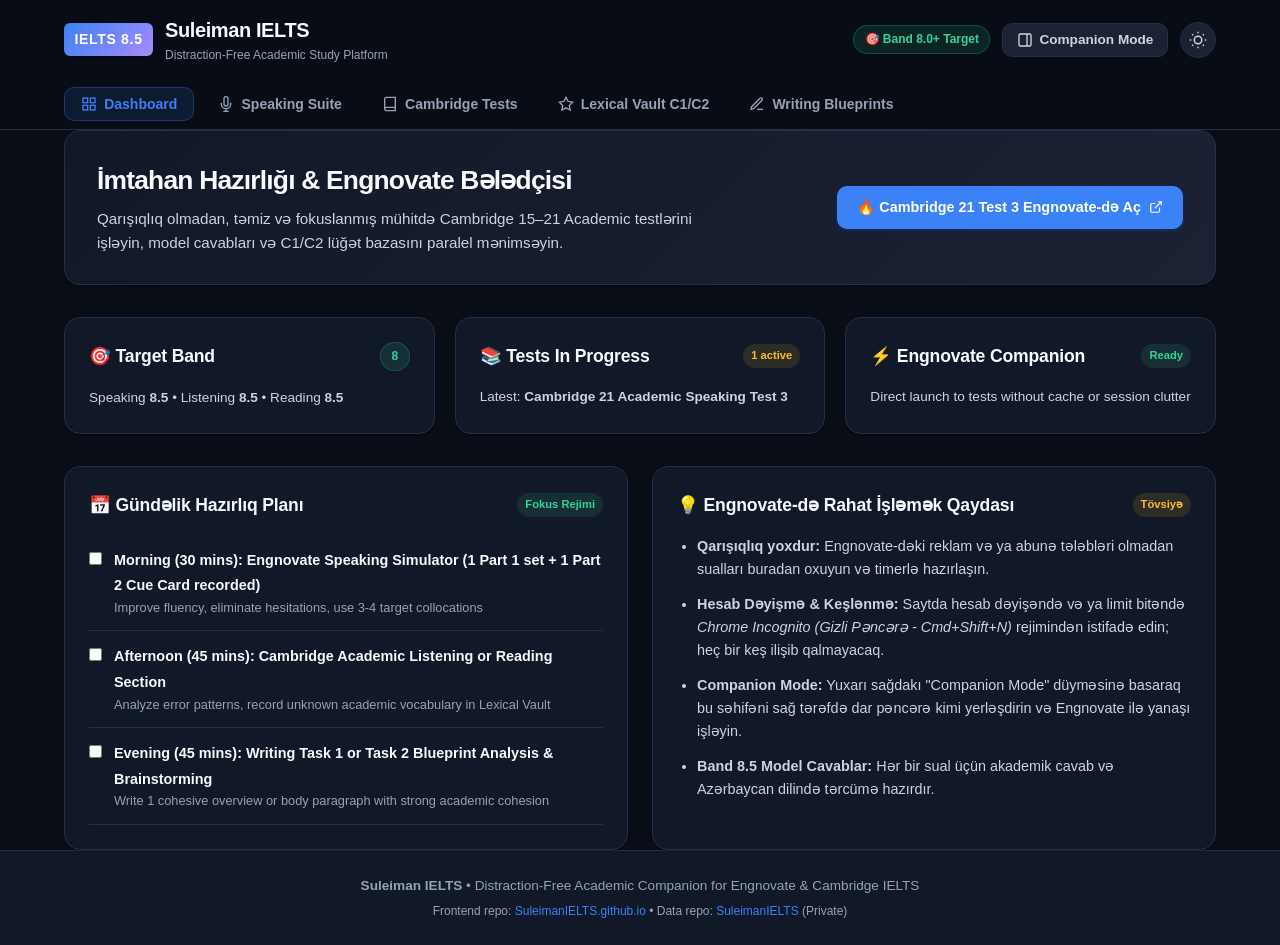
==== index.html @ 20c141bf "Initialize modern IELTS study platform and Engnovate companion" ====
<!DOCTYPE html>
<html lang="az" data-theme="dark">
<head>
  <meta charset="UTF-8" />
  <meta name="viewport" content="width=device-width, initial-scale=1.0" />
  <meta name="description" content="Suleiman IELTS — Minimalist, Distraction-Free IELTS Academic Preparation Platform & Engnovate Companion" />
  <title>Suleiman IELTS — Academic Practice & Engnovate Companion</title>
  <link rel="stylesheet" href="css/style.css" />
  <link rel="icon" href="data:image/svg+xml,<svg xmlns=%22http://www.w3.org/2000/svg%22 viewBox=%220%200%20100%20100%22><text y=%22.9em%22 font-size=%2290%22>🎯</text></svg>">
</head>
<body>

  <!-- Top Sticky Glass Header -->
  <header class="site-header">
    <div class="app-container">
      <div class="header-inner">
        <div class="brand-wrapper">
          <span class="brand-badge">IELTS 8.5</span>
          <div>
            <h1 class="brand-title">Suleiman IELTS</h1>
            <span class="brand-subtitle">Distraction-Free Academic Study Platform</span>
          </div>
        </div>

        <div class="header-actions">
          <span class="target-badge">🎯 Band 8.0+ Target</span>
          
          <button id="sidecar-toggle-btn" class="action-btn" title="Toggle Engnovate Companion Sidecar Mode">
            <svg width="16" height="16" viewBox="0 0 24 24" fill="none" stroke="currentColor" stroke-width="2">
              <rect x="3" y="3" width="18" height="18" rx="2" ry="2"></rect>
              <line x1="15" y1="3" x2="15" y2="21"></line>
            </svg>
            <span>Companion Mode</span>
          </button>

          <button id="theme-toggle-btn" class="action-btn theme-toggle-btn" title="Toggle Light / Dark Mode">
            <svg width="18" height="18" viewBox="0 0 24 24" fill="none" stroke="currentColor" stroke-width="2">
              <circle cx="12" cy="12" r="5"></circle>
              <line x1="12" y1="1" x2="12" y2="3"></line>
              <line x1="12" y1="21" x2="12" y2="23"></line>
            </svg>
          </button>
        </div>
      </div>

      <!-- Navigation Tabs -->
      <nav class="nav-tabs">
        <button class="tab-btn active" data-tab="view-dashboard">
          <svg width="16" height="16" viewBox="0 0 24 24" fill="none" stroke="currentColor" stroke-width="2">
            <rect x="3" y="3" width="7" height="7"></rect>
            <rect x="14" y="3" width="7" height="7"></rect>
            <rect x="14" y="14" width="7" height="7"></rect>
            <rect x="3" y="14" width="7" height="7"></rect>
          </svg>
          <span>Dashboard</span>
        </button>

        <button class="tab-btn" data-tab="view-speaking">
          <svg width="16" height="16" viewBox="0 0 24 24" fill="none" stroke="currentColor" stroke-width="2">
            <path d="M12 1a3 3 0 0 0-3 3v8a3 3 0 0 0 6 0V4a3 3 0 0 0-3-3z"></path>
            <path d="M19 10v2a7 7 0 0 1-14 0v-2"></path>
            <line x1="12" y1="19" x2="12" y2="23"></line>
            <line x1="8" y1="23" x2="16" y2="23"></line>
          </svg>
          <span>Speaking Suite</span>
        </button>

        <button class="tab-btn" data-tab="view-tests">
          <svg width="16" height="16" viewBox="0 0 24 24" fill="none" stroke="currentColor" stroke-width="2">
            <path d="M4 19.5A2.5 2.5 0 0 1 6.5 17H20"></path>
            <path d="M6.5 2H20v20H6.5A2.5 2.5 0 0 1 4 19.5v-15A2.5 2.5 0 0 1 6.5 2z"></path>
          </svg>
          <span>Cambridge Tests</span>
        </button>

        <button class="tab-btn" data-tab="view-vault">
          <svg width="16" height="16" viewBox="0 0 24 24" fill="none" stroke="currentColor" stroke-width="2">
            <polygon points="12 2 15.09 8.26 22 9.27 17 14.14 18.18 21.02 12 17.77 5.82 21.02 7 14.14 2 9.27 8.91 8.26 12 2"></polygon>
          </svg>
          <span>Lexical Vault C1/C2</span>
        </button>

        <button class="tab-btn" data-tab="view-writing">
          <svg width="16" height="16" viewBox="0 0 24 24" fill="none" stroke="currentColor" stroke-width="2">
            <path d="M12 20h9"></path>
            <path d="M16.5 3.5a2.121 2.121 0 0 1 3 3L7 19l-4 1 1-4L16.5 3.5z"></path>
          </svg>
          <span>Writing Blueprints</span>
        </button>
      </nav>
    </div>
  </header>

  <!-- Main Application Body -->
  <main class="app-container">

    <!-- VIEW 1: DASHBOARD -->
    <section id="view-dashboard" class="view-section active">
      <div class="hero-banner">
        <div class="hero-text">
          <h1>İmtahan Hazırlığı & Engnovate Bələdçisi</h1>
          <p>
            Qarışıqlıq olmadan, təmiz və fokuslanmış mühitdə Cambridge 15–21 Academic testlərini işləyin,
            model cavabları və C1/C2 lüğət bazasını paralel mənimsəyin.
          </p>
        </div>
        <div class="hero-cta">
          <a href="https://engnovate.com/ielts-speaking-tests/cambridge-ielts-21-academic-speaking-test-3/" target="_blank" rel="noopener noreferrer" class="btn-primary">
            <span>🔥 Cambridge 21 Test 3 Engnovate-də Aç</span>
            <svg width="14" height="14" viewBox="0 0 24 24" fill="none" stroke="currentColor" stroke-width="2">
              <path d="M18 13v6a2 2 0 0 1-2 2H5a2 2 0 0 1-2-2V8a2 2 0 0 1 2-2h6"></path>
              <polyline points="15 3 21 3 21 9"></polyline>
              <line x1="10" y1="14" x2="21" y2="3"></line>
            </svg>
          </a>
        </div>
      </div>

      <!-- Stats Grid -->
      <div id="dashboard-stats" class="grid-3" style="margin-bottom: 2rem;">
        <!-- Injected via JavaScript -->
      </div>

      <div class="grid-2">
        <!-- Daily Routine Card -->
        <div class="card">
          <div class="card-header">
            <span class="card-title">📅 Gündəlik Hazırlıq Planı</span>
            <span class="status-badge status-ready">Fokus Rejimi</span>
          </div>
          <div id="daily-routine-list">
            <!-- Injected via JavaScript -->
          </div>
        </div>

        <!-- Strategy & Engnovate Tips Card -->
        <div class="card">
          <div class="card-header">
            <span class="card-title">💡 Engnovate-də Rahat İşləmək Qaydası</span>
            <span class="status-badge status-in-progress">Tövsiyə</span>
          </div>
          <ul style="padding-left: 1.25rem; font-size: 0.9rem; color: var(--text-secondary); display: flex; flex-direction: column; gap: 0.75rem;">
            <li>
              <strong>Qarışıqlıq yoxdur:</strong> Engnovate-dəki reklam və ya abunə tələbləri olmadan sualları buradan oxuyun və timerlə hazırlaşın.
            </li>
            <li>
              <strong>Hesab Dəyişmə & Keşlənmə:</strong> Saytda hesab dəyişəndə və ya limit bitəndə <em>Chrome Incognito (Gizli Pəncərə - Cmd+Shift+N)</em> rejimindən istifadə edin; heç bir keş ilişib qalmayacaq.
            </li>
            <li>
              <strong>Companion Mode:</strong> Yuxarı sağdakı "Companion Mode" düyməsinə basaraq bu səhifəni sağ tərəfdə dar pəncərə kimi yerləşdirin və Engnovate ilə yanaşı işləyin.
            </li>
            <li>
              <strong>Band 8.5 Model Cavablar:</strong> Hər bir sual üçün akademik cavab və Azərbaycan dilində tərcümə hazırdır.
            </li>
          </ul>
        </div>
      </div>
    </section>

    <!-- VIEW 2: SPEAKING PRACTICE SUITE -->
    <section id="view-speaking" class="view-section">
      <div class="speaking-header-box">
        <div style="display: flex; align-items: center; justify-content: space-between; flex-wrap: wrap; gap: 1rem;">
          <div>
            <span class="module-badge" style="margin-bottom: 0.35rem; display: inline-block;">Speaking Active Test</span>
            <h2 style="font-size: 1.35rem; font-weight: 800;">Cambridge 21 Academic Speaking Test 3</h2>
          </div>
          <a href="https://engnovate.com/ielts-speaking-tests/cambridge-ielts-21-academic-speaking-test-3/" target="_blank" rel="noopener noreferrer" class="btn-primary" style="font-size: 0.85rem; padding: 0.5rem 1rem;">
            <span>Engnovate-də Aç</span>
            <svg width="14" height="14" viewBox="0 0 24 24" fill="none" stroke="currentColor" stroke-width="2">
              <path d="M18 13v6a2 2 0 0 1-2 2H5a2 2 0 0 1-2-2V8a2 2 0 0 1 2-2h6"></path>
              <polyline points="15 3 21 3 21 9"></polyline>
              <line x1="10" y1="14" x2="21" y2="3"></line>
            </svg>
          </a>
        </div>

        <div class="speaking-tabs">
          <button class="spk-part-btn active" data-spk-part="1">Part 1: Questions 1–4 (Money & Spending)</button>
          <button class="spk-part-btn" data-spk-part="2">Part 2: Cue Card (Gardens & Parks)</button>
          <button class="spk-part-btn" data-spk-part="3">Part 3: Deep Discussion (Public Spaces)</button>
        </div>
      </div>

      <!-- Speaking Part 1 Content -->
      <div id="spk-part-1" class="speaking-part-view" style="display: block; margin-top: 1.5rem;">
        <div id="spk-part-1-content">
          <!-- Injected via JavaScript -->
        </div>
      </div>

      <!-- Speaking Part 2 Content -->
      <div id="spk-part-2" class="speaking-part-view" style="display: none; margin-top: 1.5rem;">
        <!-- Integrated Timers & In-Browser Audio Recorder -->
        <div class="timer-widget">
          <div class="timer-box">
            <span class="timer-label">⏱️ Part 2 Hazırlıq Vaxtı (1 dəq)</span>
            <span id="prep-timer-display" class="timer-display">01:00</span>
            <div class="timer-controls">
              <button id="btn-prep-start" class="timer-btn btn-active">Başla</button>
              <button id="btn-prep-pause" class="timer-btn">Fasilə</button>
              <button id="btn-prep-reset" class="timer-btn">Sıfırla</button>
            </div>
          </div>

          <div class="timer-box">
            <span class="timer-label">🎙️ Danışıq Vaxtı (2 dəq)</span>
            <span id="speech-timer-display" class="timer-display">02:00</span>
            <div class="timer-controls">
              <button id="btn-speech-start" class="timer-btn btn-active">Başla</button>
              <button id="btn-speech-pause" class="timer-btn">Fasilə</button>
              <button id="btn-speech-reset" class="timer-btn">Sıfırla</button>
            </div>
          </div>
        </div>

        <!-- Audio Recorder Bar -->
        <div class="recorder-widget">
          <div style="display: flex; align-items: center; gap: 1rem;">
            <button id="record-btn" class="rec-btn">
              <svg width="18" height="18" viewBox="0 0 24 24" fill="currentColor">
                <circle cx="12" cy="12" r="7"></circle>
              </svg>
              <span>Record Speech</span>
            </button>
            <span id="rec-elapsed-timer" style="font-family: var(--font-mono); font-weight: 700; font-size: 1.1rem;">00:00</span>
          </div>

          <div id="audio-preview-container" class="audio-preview">
            <!-- Audio player injected here when recording ends -->
          </div>
        </div>

        <div id="spk-part-2-content" style="margin-top: 1.5rem;">
          <!-- Cue card and model answer injected via JavaScript -->
        </div>
      </div>

      <!-- Speaking Part 3 Content -->
      <div id="spk-part-3" class="speaking-part-view" style="display: none; margin-top: 1.5rem;">
        <div id="spk-part-3-content">
          <!-- Injected via JavaScript -->
        </div>
      </div>
    </section>

    <!-- VIEW 3: CAMBRIDGE TESTS DIRECTORY -->
    <section id="view-tests" class="view-section">
      <div style="margin-bottom: 1.5rem;">
        <h2 style="font-size: 1.35rem; font-weight: 800;">Cambridge Academic Practice Directory</h2>
        <p style="color: var(--text-secondary); font-size: 0.9rem;">
          Cambridge 15-dən 21-ə qədər bütün sınaq testləri və Engnovate üzərində birbaşa keçidlər.
        </p>
      </div>

      <div id="tests-grid" class="grid-3">
        <!-- Injected via JavaScript -->
      </div>
    </section>

    <!-- VIEW 4: LEXICAL VAULT C1/C2 -->
    <section id="view-vault" class="view-section">
      <div style="margin-bottom: 1.5rem;">
        <h2 style="font-size: 1.35rem; font-weight: 800;">Lexical Resource Vault (C1 / C2)</h2>
        <p style="color: var(--text-secondary); font-size: 0.9rem;">
          İmtahanlarda Band 8.0–9.0 almaq üçün vacib kollokasiyalar, akademik ifadələr və onların Azərbaycan dilində izahları.
        </p>
      </div>

      <div class="vault-controls">
        <input type="text" id="vocab-search" class="search-input" placeholder="Axtarış: söz, ifadə və ya Azərbaycan dilində məna..." />
        <select id="vocab-category-filter" class="filter-select">
          <option value="all">Bütün Kateqoriyalar</option>
          <option value="collocations">C1/C2 Collocations</option>
          <option value="idioms">Idiomatic Expressions</option>
          <option value="topic_gardens">Parks & Green Spaces</option>
          <option value="topic_finance">Finance & Spending Habits</option>
        </select>
      </div>

      <div id="vault-list">
        <!-- Injected via JavaScript -->
      </div>
    </section>

    <!-- VIEW 5: WRITING BLUEPRINTS -->
    <section id="view-writing" class="view-section">
      <div style="margin-bottom: 1.5rem;">
        <h2 style="font-size: 1.35rem; font-weight: 800;">Academic Writing Blueprints & Cohesive Devices</h2>
        <p style="color: var(--text-secondary); font-size: 0.9rem;">
          Task 1 və Task 2 üçün Band 8.5 şablonları, paraqraf strukturları və bağlayıcı ifadələr.
        </p>
      </div>

      <div id="writing-blueprints-container">
        <!-- Injected via JavaScript -->
      </div>
    </section>

  </main>

  <!-- Clean Footer -->
  <footer>
    <div class="app-container">
      <p style="margin-bottom: 0.35rem;">
        <strong>Suleiman IELTS</strong> • Distraction-Free Academic Companion for Engnovate & Cambridge IELTS
      </p>
      <p style="font-size: 0.75rem; color: var(--text-muted);">
        Frontend repo: <a href="https://github.com/SuleimanIELTS/SuleimanIELTS.github.io" target="_blank" rel="noopener noreferrer">SuleimanIELTS.github.io</a> • 
        Data repo: <a href="https://github.com/SuleimanIELTS/SuleimanIELTS" target="_blank" rel="noopener noreferrer">SuleimanIELTS</a> (Private)
      </p>
    </div>
  </footer>

  <!-- Application Scripts -->
  <script src="js/speaking_timer.js"></script>
  <script src="js/recorder.js"></script>
  <script src="js/app.js"></script>
</body>
</html>
---- css/style.css ----
/* SuleimanIELTS - Minimalist, Distraction-Free Study Platform
   Tailored for Cambridge IELTS Academic Practice & Engnovate Study Companion
*/

:root {
  --font-sans: -apple-system, BlinkMacSystemFont, "Segoe UI", Roboto, "Helvetica Neue", Arial, sans-serif;
  --font-mono: ui-monospace, SFMono-Regular, Menlo, Monaco, Consolas, monospace;

  /* Light Theme */
  --bg-primary: #f8fafc;
  --bg-surface: #ffffff;
  --bg-surface-elevated: #ffffff;
  --bg-subtle: #f1f5f9;
  --bg-active: #e2e8f0;
  
  --text-primary: #0f172a;
  --text-secondary: #475569;
  --text-muted: #64748b;
  --text-inverse: #ffffff;

  --border-light: #e2e8f0;
  --border-medium: #cbd5e1;
  --border-focus: #3b82f6;

  --primary: #2563eb;
  --primary-hover: #1d4ed8;
  --primary-subtle: #eff6ff;
  --primary-border: #bfdbfe;

  --accent-green: #10b981;
  --accent-green-subtle: #ecfdf5;
  --accent-amber: #f59e0b;
  --accent-amber-subtle: #fffbeb;
  --accent-purple: #8b5cf6;
  --accent-purple-subtle: #f5f3ff;
  --accent-rose: #f43f5e;
  --accent-rose-subtle: #fff1f2;

  --shadow-sm: 0 1px 2px 0 rgb(0 0 0 / 0.05);
  --shadow-md: 0 4px 6px -1px rgb(0 0 0 / 0.07), 0 2px 4px -2px rgb(0 0 0 / 0.05);
  --shadow-lg: 0 10px 15px -3px rgb(0 0 0 / 0.08), 0 4px 6px -4px rgb(0 0 0 / 0.04);

  --radius-sm: 6px;
  --radius-md: 10px;
  --radius-lg: 16px;
  --radius-full: 9999px;
  
  --transition: all 0.2s cubic-bezier(0.16, 1, 0.3, 1);
  --container-max: 1200px;
}

[data-theme="dark"] {
  --bg-primary: #090d16;
  --bg-surface: #111827;
  --bg-surface-elevated: #1e293b;
  --bg-subtle: #1a2234;
  --bg-active: #243048;

  --text-primary: #f8fafc;
  --text-secondary: #cbd5e1;
  --text-muted: #94a3b8;
  --text-inverse: #0f172a;

  --border-light: #243048;
  --border-medium: #334155;
  --border-focus: #60a5fa;

  --primary: #3b82f6;
  --primary-hover: #60a5fa;
  --primary-subtle: rgba(59, 130, 246, 0.12);
  --primary-border: rgba(59, 130, 246, 0.3);

  --accent-green: #34d399;
  --accent-green-subtle: rgba(52, 211, 153, 0.12);
  --accent-amber: #fbbf24;
  --accent-amber-subtle: rgba(251, 191, 36, 0.12);
  --accent-purple: #a78bfa;
  --accent-purple-subtle: rgba(167, 139, 250, 0.12);
  --accent-rose: #fb7185;
  --accent-rose-subtle: rgba(251, 113, 133, 0.12);

  --shadow-sm: 0 1px 2px 0 rgb(0 0 0 / 0.3);
  --shadow-md: 0 4px 6px -1px rgb(0 0 0 / 0.4);
  --shadow-lg: 0 10px 15px -3px rgb(0 0 0 / 0.5);
}

/* Base Resets */
*, *::before, *::after {
  box-sizing: border-box;
  margin: 0;
  padding: 0;
}

html {
  font-size: 16px;
  scroll-behavior: smooth;
}

body {
  font-family: var(--font-sans);
  background-color: var(--bg-primary);
  color: var(--text-primary);
  line-height: 1.6;
  -webkit-font-smoothing: antialiased;
  min-height: 100vh;
  display: flex;
  flex-direction: column;
  transition: background-color 0.25s ease, color 0.25s ease;
}

a {
  color: var(--primary);
  text-decoration: none;
  transition: var(--transition);
}

a:hover {
  text-decoration: underline;
}

button {
  font-family: inherit;
  cursor: pointer;
  border: none;
  background: none;
  transition: var(--transition);
}

/* Layout */
.app-container {
  max-width: var(--container-max);
  margin: 0 auto;
  padding: 0 1.5rem;
  width: 100%;
}

/* Header & Glass Navbar */
.site-header {
  position: sticky;
  top: 0;
  z-index: 50;
  background-color: rgba(248, 250, 252, 0.85);
  backdrop-filter: blur(12px);
  -webkit-backdrop-filter: blur(12px);
  border-bottom: 1px solid var(--border-light);
  transition: var(--transition);
}

[data-theme="dark"] .site-header {
  background-color: rgba(9, 13, 22, 0.85);
}

.header-inner {
  display: flex;
  align-items: center;
  justify-content: space-between;
  padding: 0.875rem 0;
}

.brand-wrapper {
  display: flex;
  align-items: center;
  gap: 0.75rem;
}

.brand-badge {
  background: linear-gradient(135deg, var(--primary), var(--accent-purple));
  color: #ffffff;
  font-weight: 800;
  font-size: 0.875rem;
  padding: 0.35rem 0.65rem;
  border-radius: var(--radius-sm);
  letter-spacing: 0.05em;
  box-shadow: var(--shadow-sm);
}

.brand-title {
  font-size: 1.25rem;
  font-weight: 700;
  letter-spacing: -0.02em;
  color: var(--text-primary);
}

.brand-subtitle {
  font-size: 0.75rem;
  color: var(--text-muted);
  font-weight: 500;
  display: block;
}

.header-actions {
  display: flex;
  align-items: center;
  gap: 0.75rem;
}

.action-btn {
  display: inline-flex;
  align-items: center;
  justify-content: center;
  gap: 0.4rem;
  padding: 0.5rem 0.85rem;
  border-radius: var(--radius-md);
  font-size: 0.85rem;
  font-weight: 600;
  color: var(--text-secondary);
  background: var(--bg-subtle);
  border: 1px solid var(--border-light);
}

.action-btn:hover {
  background: var(--bg-active);
  color: var(--text-primary);
}

.theme-toggle-btn {
  width: 2.25rem;
  height: 2.25rem;
  padding: 0;
  border-radius: var(--radius-full);
}

.target-badge {
  display: inline-flex;
  align-items: center;
  gap: 0.35rem;
  font-size: 0.75rem;
  font-weight: 700;
  padding: 0.25rem 0.65rem;
  border-radius: var(--radius-full);
  background: var(--accent-green-subtle);
  color: var(--accent-green);
  border: 1px solid rgba(16, 185, 129, 0.3);
}

/* Navigation Tabs */
.nav-tabs {
  display: flex;
  align-items: center;
  gap: 0.5rem;
  padding: 0.5rem 0;
  overflow-x: auto;
  scrollbar-width: none;
  -webkit-overflow-scrolling: touch;
}

.nav-tabs::-webkit-scrollbar {
  display: none;
}

.tab-btn {
  display: inline-flex;
  align-items: center;
  gap: 0.45rem;
  padding: 0.5rem 1rem;
  font-size: 0.875rem;
  font-weight: 600;
  color: var(--text-muted);
  border-radius: var(--radius-md);
  white-space: nowrap;
  transition: var(--transition);
}

.tab-btn:hover {
  color: var(--text-primary);
  background-color: var(--bg-subtle);
}

.tab-btn.active {
  color: var(--primary);
  background-color: var(--primary-subtle);
  border: 1px solid var(--primary-border);
}

/* Main Content Views */
main {
  flex: 1;
  padding: 1.75rem 0 3.5rem;
}

.view-section {
  display: none;
  animation: fadeIn 0.25s ease forwards;
}

.view-section.active {
  display: block;
}

@keyframes fadeIn {
  from { opacity: 0; transform: translateY(6px); }
  to { opacity: 1; transform: translateY(0); }
}

/* Banner & Quick Launch */
.hero-banner {
  background: linear-gradient(135deg, var(--bg-surface), var(--bg-subtle));
  border: 1px solid var(--border-light);
  border-radius: var(--radius-lg);
  padding: 1.75rem 2rem;
  margin-bottom: 2rem;
  box-shadow: var(--shadow-sm);
  display: flex;
  align-items: center;
  justify-content: space-between;
  gap: 1.5rem;
  flex-wrap: wrap;
}

.hero-text h1 {
  font-size: 1.65rem;
  font-weight: 800;
  letter-spacing: -0.03em;
  margin-bottom: 0.35rem;
}

.hero-text p {
  color: var(--text-secondary);
  font-size: 0.95rem;
  max-width: 600px;
}

.hero-cta {
  display: flex;
  align-items: center;
  gap: 0.75rem;
}

.btn-primary {
  background-color: var(--primary);
  color: #ffffff;
  padding: 0.65rem 1.25rem;
  border-radius: var(--radius-md);
  font-weight: 600;
  font-size: 0.9rem;
  display: inline-flex;
  align-items: center;
  gap: 0.5rem;
  box-shadow: 0 2px 4px rgba(37, 99, 235, 0.2);
}

.btn-primary:hover {
  background-color: var(--primary-hover);
  text-decoration: none;
}

.btn-secondary {
  background-color: var(--bg-surface);
  color: var(--text-primary);
  border: 1px solid var(--border-medium);
  padding: 0.65rem 1.15rem;
  border-radius: var(--radius-md);
  font-weight: 600;
  font-size: 0.9rem;
  display: inline-flex;
  align-items: center;
  gap: 0.5rem;
}

.btn-secondary:hover {
  background-color: var(--bg-subtle);
  text-decoration: none;
}

/* Grid Containers */
.grid-2 {
  display: grid;
  grid-template-columns: repeat(2, 1fr);
  gap: 1.5rem;
}

.grid-3 {
  display: grid;
  grid-template-columns: repeat(3, 1fr);
  gap: 1.25rem;
}

@media (max-width: 900px) {
  .grid-2, .grid-3 {
    grid-template-columns: 1fr;
  }
}

/* Card Component */
.card {
  background: var(--bg-surface);
  border: 1px solid var(--border-light);
  border-radius: var(--radius-lg);
  padding: 1.5rem;
  box-shadow: var(--shadow-sm);
  transition: var(--transition);
}

.card:hover {
  border-color: var(--border-medium);
  box-shadow: var(--shadow-md);
}

.card-header {
  display: flex;
  align-items: center;
  justify-content: space-between;
  margin-bottom: 1rem;
}

.card-title {
  font-size: 1.1rem;
  font-weight: 700;
  letter-spacing: -0.01em;
  display: flex;
  align-items: center;
  gap: 0.5rem;
}

/* Cambridge Test Cards */
.test-card {
  background: var(--bg-surface);
  border: 1px solid var(--border-light);
  border-radius: var(--radius-lg);
  padding: 1.25rem;
  display: flex;
  flex-direction: column;
  justify-content: space-between;
  gap: 1rem;
}

.test-badge-row {
  display: flex;
  align-items: center;
  justify-content: space-between;
  margin-bottom: 0.5rem;
}

.module-badge {
  font-size: 0.75rem;
  font-weight: 700;
  text-transform: uppercase;
  padding: 0.2rem 0.55rem;
  border-radius: var(--radius-sm);
  background: var(--primary-subtle);
  color: var(--primary);
}

.status-badge {
  font-size: 0.7rem;
  font-weight: 600;
  padding: 0.2rem 0.5rem;
  border-radius: var(--radius-full);
}

.status-in-progress {
  background: var(--accent-amber-subtle);
  color: var(--accent-amber);
}

.status-ready {
  background: var(--accent-green-subtle);
  color: var(--accent-green);
}

.status-completed {
  background: var(--accent-purple-subtle);
  color: var(--accent-purple);
}

.test-title {
  font-size: 1.05rem;
  font-weight: 700;
  color: var(--text-primary);
  margin-bottom: 0.25rem;
}

.test-topic-desc {
  font-size: 0.85rem;
  color: var(--text-secondary);
}

.test-actions {
  display: flex;
  align-items: center;
  gap: 0.5rem;
  margin-top: 0.75rem;
}

.btn-engnovate-link {
  display: inline-flex;
  align-items: center;
  gap: 0.4rem;
  font-size: 0.8rem;
  font-weight: 600;
  padding: 0.45rem 0.85rem;
  border-radius: var(--radius-md);
  background: var(--bg-subtle);
  color: var(--text-primary);
  border: 1px solid var(--border-medium);
}

.btn-engnovate-link:hover {
  background: var(--bg-active);
  text-decoration: none;
}

/* Speaking Hub Styles */
.speaking-container {
  display: flex;
  flex-direction: column;
  gap: 1.5rem;
}

.speaking-header-box {
  background: var(--bg-surface);
  border: 1px solid var(--border-light);
  border-radius: var(--radius-lg);
  padding: 1.5rem;
}

.speaking-tabs {
  display: flex;
  gap: 0.5rem;
  margin-top: 1rem;
  border-bottom: 1px solid var(--border-light);
  padding-bottom: 0.5rem;
}

.spk-part-btn {
  padding: 0.5rem 1rem;
  border-radius: var(--radius-md);
  font-weight: 600;
  font-size: 0.875rem;
  color: var(--text-muted);
}

.spk-part-btn.active {
  background: var(--primary);
  color: #ffffff;
}

.qa-card {
  background: var(--bg-surface);
  border: 1px solid var(--border-light);
  border-radius: var(--radius-lg);
  padding: 1.5rem;
  margin-bottom: 1.25rem;
}

.qa-question-title {
  font-size: 1.1rem;
  font-weight: 700;
  color: var(--text-primary);
  margin-bottom: 0.75rem;
  display: flex;
  align-items: flex-start;
  gap: 0.5rem;
}

.qa-pill {
  background: var(--primary-subtle);
  color: var(--primary);
  font-size: 0.75rem;
  padding: 0.15rem 0.5rem;
  border-radius: var(--radius-sm);
  font-weight: 700;
  margin-top: 0.15rem;
}

/* Model Answer Accordion */
.model-box {
  background: var(--bg-subtle);
  border-left: 3px solid var(--primary);
  border-radius: 0 var(--radius-md) var(--radius-md) 0;
  padding: 1.15rem;
  margin: 1rem 0;
}

.model-header {
  display: flex;
  align-items: center;
  justify-content: space-between;
  margin-bottom: 0.5rem;
}

.model-tag {
  font-size: 0.75rem;
  font-weight: 700;
  color: var(--primary);
  text-transform: uppercase;
  letter-spacing: 0.05em;
}

.model-speech {
  font-size: 0.95rem;
  color: var(--text-primary);
  line-height: 1.65;
}

.translation-toggle-btn {
  font-size: 0.8rem;
  color: var(--primary);
  font-weight: 600;
  display: inline-flex;
  align-items: center;
  gap: 0.3rem;
  margin-top: 0.5rem;
}

.translation-box {
  display: none;
  background: var(--bg-surface);
  border: 1px dashed var(--border-medium);
  border-radius: var(--radius-sm);
  padding: 0.75rem 1rem;
  margin-top: 0.75rem;
  font-size: 0.875rem;
  color: var(--text-secondary);
  font-style: italic;
}

.translation-box.visible {
  display: block;
}

.chip-row {
  display: flex;
  flex-wrap: wrap;
  gap: 0.5rem;
  margin-top: 0.85rem;
}

.vocab-chip {
  background: var(--bg-surface);
  border: 1px solid var(--border-medium);
  padding: 0.25rem 0.6rem;
  border-radius: var(--radius-full);
  font-size: 0.75rem;
  font-weight: 600;
  color: var(--text-primary);
  display: inline-flex;
  align-items: center;
  gap: 0.35rem;
}

.vocab-chip-az {
  color: var(--text-muted);
  font-weight: 400;
}

/* Part 2 Cue Card Interactive Suite */
.cue-card-container {
  background: var(--bg-surface);
  border: 2px solid var(--border-medium);
  border-radius: var(--radius-lg);
  padding: 1.75rem;
  margin-bottom: 1.5rem;
}

.cue-card-header {
  font-size: 1.25rem;
  font-weight: 800;
  margin-bottom: 1rem;
  color: var(--text-primary);
}

.cue-bullets {
  list-style: none;
  padding-left: 0;
  margin: 1rem 0;
  display: flex;
  flex-direction: column;
  gap: 0.5rem;
}

.cue-bullets li {
  position: relative;
  padding-left: 1.5rem;
  font-size: 0.95rem;
  color: var(--text-secondary);
}

.cue-bullets li::before {
  content: "•";
  position: absolute;
  left: 0.4rem;
  color: var(--primary);
  font-size: 1.25rem;
  line-height: 1;
}

/* Timer Widget */
.timer-widget {
  background: var(--bg-subtle);
  border-radius: var(--radius-lg);
  padding: 1.5rem;
  display: flex;
  align-items: center;
  justify-content: space-around;
  gap: 1.5rem;
  flex-wrap: wrap;
  margin: 1.5rem 0;
}

.timer-box {
  display: flex;
  flex-direction: column;
  align-items: center;
}

.timer-label {
  font-size: 0.8rem;
  font-weight: 700;
  text-transform: uppercase;
  color: var(--text-muted);
  letter-spacing: 0.05em;
  margin-bottom: 0.35rem;
}

.timer-display {
  font-family: var(--font-mono);
  font-size: 2.25rem;
  font-weight: 800;
  color: var(--text-primary);
  letter-spacing: 0.05em;
}

.timer-controls {
  display: flex;
  gap: 0.5rem;
  margin-top: 0.5rem;
}

.timer-btn {
  padding: 0.45rem 1rem;
  border-radius: var(--radius-md);
  font-size: 0.85rem;
  font-weight: 600;
  border: 1px solid var(--border-medium);
  background: var(--bg-surface);
  color: var(--text-primary);
}

.timer-btn.btn-active {
  background: var(--primary);
  color: #ffffff;
  border-color: var(--primary);
}

/* Audio Recorder Widget */
.recorder-widget {
  background: var(--bg-surface);
  border: 1px solid var(--border-light);
  border-radius: var(--radius-lg);
  padding: 1.25rem 1.5rem;
  display: flex;
  align-items: center;
  justify-content: space-between;
  gap: 1rem;
  flex-wrap: wrap;
  margin-top: 1.25rem;
}

.rec-btn {
  display: inline-flex;
  align-items: center;
  gap: 0.5rem;
  padding: 0.6rem 1.25rem;
  border-radius: var(--radius-full);
  font-size: 0.875rem;
  font-weight: 700;
  color: #ffffff;
  background-color: var(--accent-rose);
  box-shadow: 0 2px 4px rgba(244, 63, 94, 0.25);
}

.rec-btn.recording {
  animation: pulse-red 1.5s infinite;
  background-color: #be123c;
}

@keyframes pulse-red {
  0% { box-shadow: 0 0 0 0 rgba(244, 63, 94, 0.7); }
  70% { box-shadow: 0 0 0 10px rgba(244, 63, 94, 0); }
  100% { box-shadow: 0 0 0 0 rgba(244, 63, 94, 0); }
}

.audio-preview {
  display: flex;
  align-items: center;
  gap: 0.75rem;
  flex: 1;
}

audio {
  height: 38px;
  max-width: 320px;
}

/* Note Scratchpad */
.scratchpad {
  width: 100%;
  min-height: 90px;
  padding: 0.75rem;
  font-family: inherit;
  font-size: 0.9rem;
  border: 1px solid var(--border-medium);
  border-radius: var(--radius-md);
  background: var(--bg-primary);
  color: var(--text-primary);
  resize: vertical;
}

.scratchpad:focus {
  outline: 2px solid var(--border-focus);
}

/* Lexical Vault Styles */
.vault-controls {
  display: flex;
  gap: 1rem;
  margin-bottom: 1.5rem;
  flex-wrap: wrap;
}

.search-input {
  flex: 1;
  min-width: 240px;
  padding: 0.65rem 1rem;
  border-radius: var(--radius-md);
  border: 1px solid var(--border-medium);
  background: var(--bg-surface);
  color: var(--text-primary);
  font-size: 0.9rem;
}

.search-input:focus {
  outline: 2px solid var(--border-focus);
}

.filter-select {
  padding: 0.65rem 1rem;
  border-radius: var(--radius-md);
  border: 1px solid var(--border-medium);
  background: var(--bg-surface);
  color: var(--text-primary);
  font-size: 0.9rem;
  cursor: pointer;
}

.vocab-card {
  background: var(--bg-surface);
  border: 1px solid var(--border-light);
  border-radius: var(--radius-lg);
  padding: 1.25rem;
  margin-bottom: 1rem;
  display: flex;
  flex-direction: column;
  gap: 0.4rem;
}

.vocab-card-header {
  display: flex;
  align-items: center;
  justify-content: space-between;
}

.vocab-phrase {
  font-size: 1.1rem;
  font-weight: 700;
  color: var(--primary);
}

.cefr-tag {
  font-size: 0.7rem;
  font-weight: 800;
  padding: 0.15rem 0.45rem;
  border-radius: var(--radius-sm);
  background: var(--accent-purple-subtle);
  color: var(--accent-purple);
}

.vocab-meaning {
  font-size: 0.9rem;
  font-weight: 600;
  color: var(--text-secondary);
}

.vocab-example {
  font-size: 0.85rem;
  color: var(--text-muted);
  font-style: italic;
  margin-top: 0.25rem;
  border-left: 2px solid var(--border-medium);
  padding-left: 0.6rem;
}

/* Sidecar / Engnovate Companion Mode */
body.sidecar-mode {
  font-size: 14px;
}

body.sidecar-mode .site-header {
  padding: 0.4rem 0;
}

body.sidecar-mode .hero-banner {
  display: none;
}

body.sidecar-mode .app-container {
  max-width: 100%;
  padding: 0 0.75rem;
}

body.sidecar-mode .grid-2, body.sidecar-mode .grid-3 {
  grid-template-columns: 1fr;
}

/* Footer */
footer {
  border-top: 1px solid var(--border-light);
  padding: 1.5rem 0;
  font-size: 0.85rem;
  color: var(--text-muted);
  text-align: center;
  background: var(--bg-surface);
}
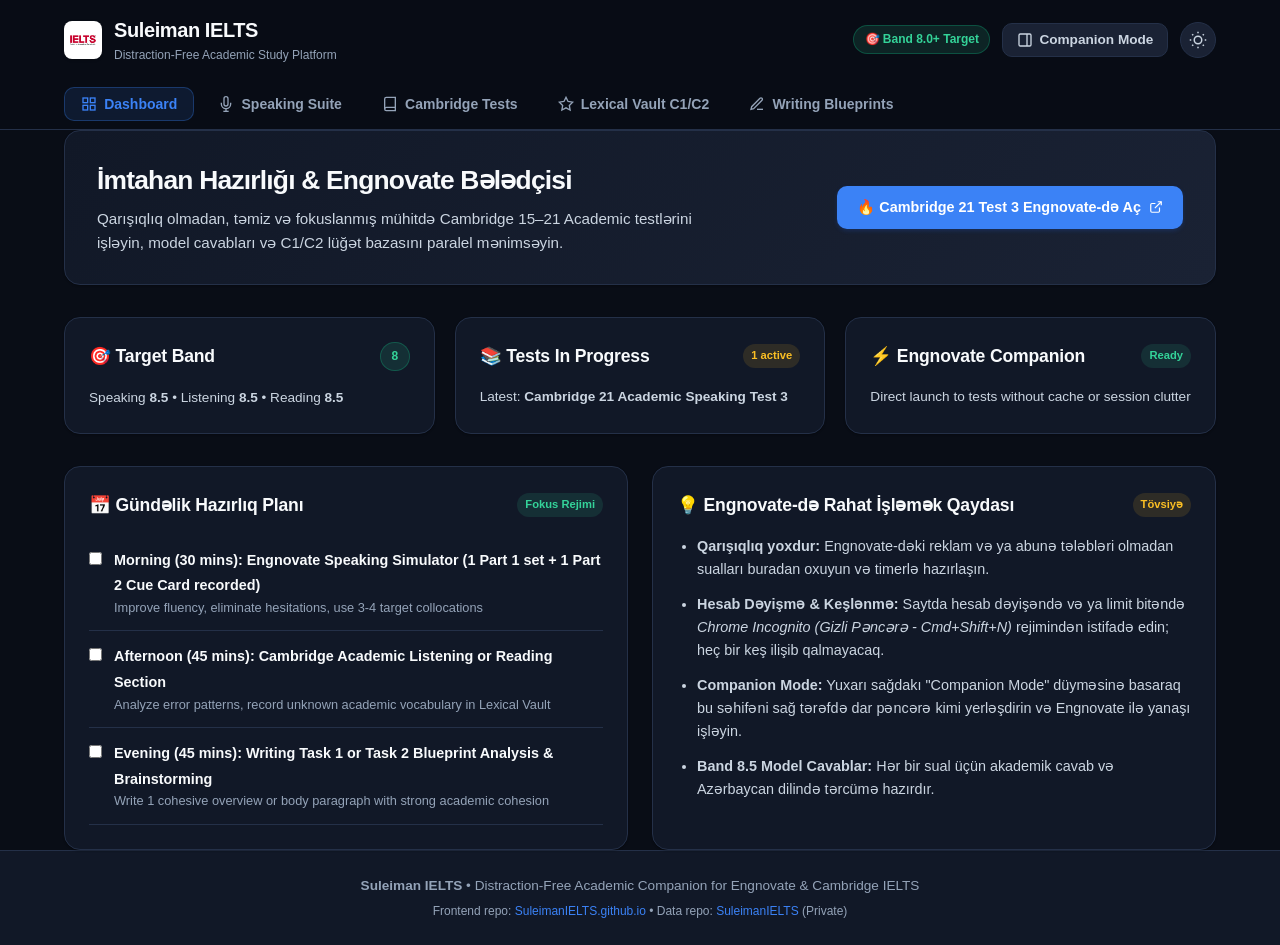
==== commit fc7df0e4: "Add official IELTS logo assets and update header brand favicon" ====
--- a/index.html
+++ b/index.html
@@ -6,7 +6,7 @@
   <meta name="description" content="Suleiman IELTS — Minimalist, Distraction-Free IELTS Academic Preparation Platform & Engnovate Companion" />
   <title>Suleiman IELTS — Academic Practice & Engnovate Companion</title>
   <link rel="stylesheet" href="css/style.css" />
-  <link rel="icon" href="data:image/svg+xml,<svg xmlns=%22http://www.w3.org/2000/svg%22 viewBox=%220%200%20100%20100%22><text y=%22.9em%22 font-size=%2290%22>🎯</text></svg>">
+  <link rel="icon" type="image/png" href="assets/ielts_logo_avatar_square.png" />
 </head>
 <body>
 
@@ -15,7 +15,7 @@
     <div class="app-container">
       <div class="header-inner">
         <div class="brand-wrapper">
-          <span class="brand-badge">IELTS 8.5</span>
+          <img src="assets/ielts_logo_avatar_square.png" alt="IELTS Logo" style="width: 38px; height: 38px; border-radius: 8px; object-fit: contain; background: #ffffff; padding: 2px; box-shadow: 0 1px 3px rgba(0,0,0,0.2);" />
           <div>
             <h1 class="brand-title">Suleiman IELTS</h1>
             <span class="brand-subtitle">Distraction-Free Academic Study Platform</span>
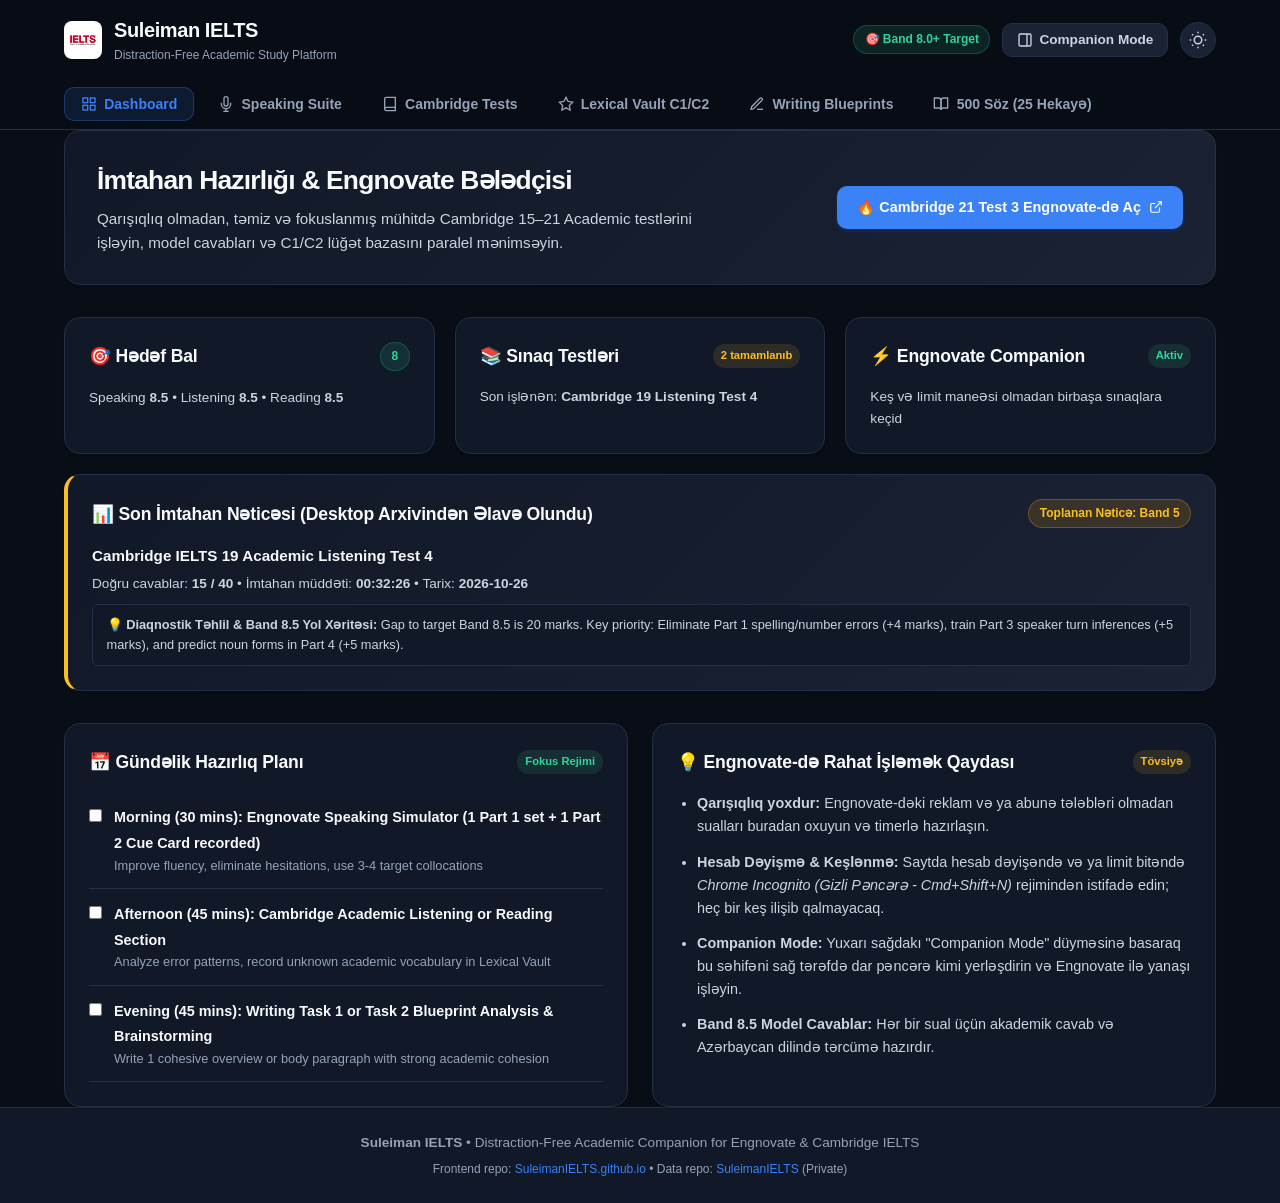
==== commit 4983ff55: "Add 500 English Words in 25 Stories interactive bilingual reader module" ====
--- a/index.html
+++ b/index.html
@@ -86,6 +86,14 @@
             <path d="M16.5 3.5a2.121 2.121 0 0 1 3 3L7 19l-4 1 1-4L16.5 3.5z"></path>
           </svg>
           <span>Writing Blueprints</span>
+        </button>
+
+        <button class="tab-btn" data-tab="view-stories">
+          <svg width="16" height="16" viewBox="0 0 24 24" fill="none" stroke="currentColor" stroke-width="2">
+            <path d="M2 3h6a4 4 0 0 1 4 4v14a3 3 0 0 0-3-3H2z"></path>
+            <path d="M22 3h-6a4 4 0 0 0-4 4v14a3 3 0 0 1 3-3h7z"></path>
+          </svg>
+          <span>500 Söz (25 Hekayə)</span>
         </button>
       </nav>
     </div>
@@ -297,6 +305,32 @@
       </div>
     </section>
 
+    <!-- VIEW 6: 500 SÖZ 25 HEKAYƏDƏ -->
+    <section id="view-stories" class="view-section">
+      <div style="margin-bottom: 1.5rem;">
+        <h2 style="font-size: 1.35rem; font-weight: 800;">500 İngilis Sözü 25 Hekayədə Rahat Öyrən</h2>
+        <p style="color: var(--text-secondary); font-size: 0.9rem;">
+          Hər hekayədə 20 hədəf söz. Əvvəlcə ingiliscə hekayəni oxuyun, sonra paralel Azərbaycan dilində tərcümə və sözlük cədvəli ilə biliyinizi möhkəmləndirin.
+        </p>
+      </div>
+
+      <div class="stories-controls" style="margin-bottom: 1.5rem; display: flex; gap: 0.75rem; flex-wrap: wrap; align-items: center;">
+        <select id="story-selector" class="filter-select" style="min-width: 280px; font-weight: 600;">
+          <!-- Populated by JS -->
+        </select>
+        <button id="toggle-az-translation-btn" class="action-btn" style="padding: 0.5rem 1rem; border-radius: 8px; border: 1px solid var(--border-medium); background: var(--bg-surface); color: var(--text-primary); cursor: pointer; font-size: 0.85rem; font-weight: 600;">
+          🇦🇿 Azərbaycanca Tərcüməni Göstər / Gizlət
+        </button>
+        <button id="toggle-word-test-btn" class="action-btn" style="padding: 0.5rem 1rem; border-radius: 8px; border: 1px solid var(--border-medium); background: var(--bg-surface); color: var(--text-primary); cursor: pointer; font-size: 0.85rem; font-weight: 600;">
+          👁️ Mənaları Gizlət (Test Rejimi)
+        </button>
+      </div>
+
+      <div id="story-display-container">
+        <!-- Injected via JavaScript -->
+      </div>
+    </section>
+
   </main>
 
   <!-- Clean Footer -->
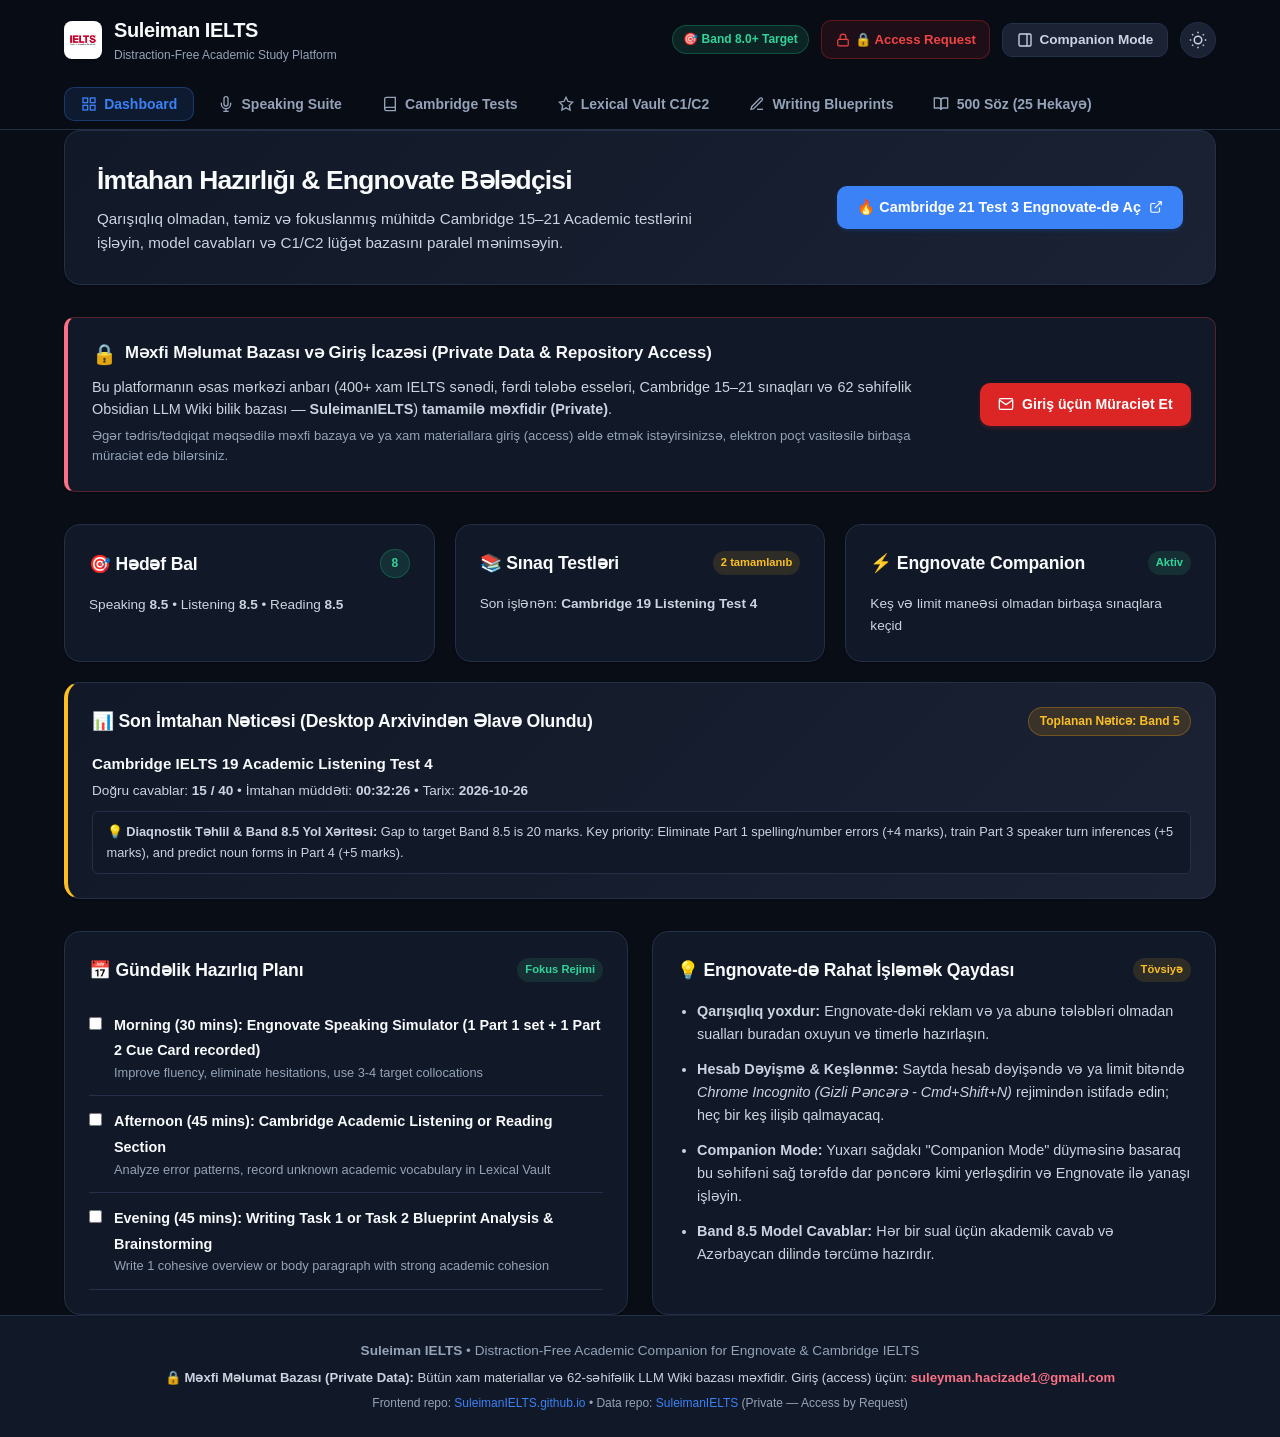
==== commit 1e02a9bb: "Add Private Data Access notice banner, header button and email contact link" ====
--- a/index.html
+++ b/index.html
@@ -24,6 +24,14 @@
 
         <div class="header-actions">
           <span class="target-badge">🎯 Band 8.0+ Target</span>
+
+          <a href="mailto:suleyman.hacizade1@gmail.com?subject=Access%20Request%20-%20SuleimanIELTS%20Private%20Data" class="action-btn" title="Məxfi Baza Giriş Müraciəti (Private Data Access Request)" style="text-decoration: none; display: inline-flex; align-items: center; gap: 0.35rem; font-size: 0.82rem; font-weight: 600; background: rgba(220, 38, 38, 0.1); border: 1px solid rgba(220, 38, 38, 0.35); color: #ef4444;">
+            <svg width="14" height="14" viewBox="0 0 24 24" fill="none" stroke="currentColor" stroke-width="2">
+              <rect x="3" y="11" width="18" height="11" rx="2" ry="2"></rect>
+              <path d="M7 11V7a5 5 0 0 1 10 0v4"></path>
+            </svg>
+            <span>🔒 Access Request</span>
+          </a>
           
           <button id="sidecar-toggle-btn" class="action-btn" title="Toggle Engnovate Companion Sidecar Mode">
             <svg width="16" height="16" viewBox="0 0 24 24" fill="none" stroke="currentColor" stroke-width="2">
@@ -122,6 +130,29 @@
             </svg>
           </a>
         </div>
+      </div>
+
+      <!-- Private Data Access Notice -->
+      <div class="access-notice-box">
+        <div class="access-notice-content">
+          <div class="access-notice-header">
+            <span class="access-notice-icon" style="font-size: 1.25rem;">🔒</span>
+            <h4>Məxfi Məlumat Bazası və Giriş İcazəsi (Private Data &amp; Repository Access)</h4>
+          </div>
+          <p>
+            Bu platformanın əsas mərkəzi anbarı (400+ xam IELTS sənədi, fərdi tələbə esseləri, Cambridge 15–21 sınaqları və 62 səhifəlik Obsidian LLM Wiki bilik bazası — <strong>SuleimanIELTS</strong>) <strong>tamamilə məxfidir (Private)</strong>.
+          </p>
+          <p class="access-notice-sub">
+            Əgər tədris/tədqiqat məqsədilə məxfi bazaya və ya xam materiallara giriş (access) əldə etmək istəyirsinizsə, elektron poçt vasitəsilə birbaşa müraciət edə bilərsiniz.
+          </p>
+        </div>
+        <a href="mailto:suleyman.hacizade1@gmail.com?subject=Access%20Request%20-%20SuleimanIELTS%20Private%20Data" class="btn-access-request">
+          <svg width="16" height="16" viewBox="0 0 24 24" fill="none" stroke="currentColor" stroke-width="2">
+            <path d="M4 4h16c1.1 0 2 .9 2 2v12c0 1.1-.9 2-2 2H4c-1.1 0-2-.9-2-2V6c0-1.1.9-2 2-2z"></path>
+            <polyline points="22,6 12,13 2,6"></polyline>
+          </svg>
+          <span>Giriş üçün Müraciət Et</span>
+        </a>
       </div>
 
       <!-- Stats Grid -->
@@ -339,9 +370,12 @@
       <p style="margin-bottom: 0.35rem;">
         <strong>Suleiman IELTS</strong> • Distraction-Free Academic Companion for Engnovate & Cambridge IELTS
       </p>
+      <p style="font-size: 0.82rem; margin-bottom: 0.35rem; color: var(--text-secondary);">
+        🔒 <strong>Məxfi Məlumat Bazası (Private Data):</strong> Bütün xam materiallar və 62-səhifəlik LLM Wiki bazası məxfidir. Giriş (access) üçün: <a href="mailto:suleyman.hacizade1@gmail.com?subject=Access%20Request%20-%20SuleimanIELTS%20Private%20Data" style="color: var(--accent-rose); font-weight: 600;">suleyman.hacizade1@gmail.com</a>
+      </p>
       <p style="font-size: 0.75rem; color: var(--text-muted);">
         Frontend repo: <a href="https://github.com/SuleimanIELTS/SuleimanIELTS.github.io" target="_blank" rel="noopener noreferrer">SuleimanIELTS.github.io</a> • 
-        Data repo: <a href="https://github.com/SuleimanIELTS/SuleimanIELTS" target="_blank" rel="noopener noreferrer">SuleimanIELTS</a> (Private)
+        Data repo: <a href="https://github.com/SuleimanIELTS/SuleimanIELTS" target="_blank" rel="noopener noreferrer">SuleimanIELTS</a> (Private — Access by Request)
       </p>
     </div>
   </footer>
--- a/css/style.css
+++ b/css/style.css
@@ -922,3 +922,80 @@
   text-align: center;
   background: var(--bg-surface);
 }
+
+/* Private Data Access Notice */
+.access-notice-box {
+  background: var(--bg-surface);
+  border: 1px solid rgba(239, 68, 68, 0.3);
+  border-left: 4px solid var(--accent-rose);
+  border-radius: var(--radius-md);
+  padding: 1.25rem 1.5rem;
+  margin-bottom: 2rem;
+  display: flex;
+  justify-content: space-between;
+  align-items: center;
+  gap: 1.5rem;
+  box-shadow: var(--shadow-sm);
+}
+
+.access-notice-content {
+  flex: 1;
+}
+
+.access-notice-header {
+  display: flex;
+  align-items: center;
+  gap: 0.5rem;
+  margin-bottom: 0.4rem;
+}
+
+.access-notice-header h4 {
+  font-size: 1.05rem;
+  font-weight: 700;
+  color: var(--text-primary);
+}
+
+.access-notice-box p {
+  font-size: 0.9rem;
+  color: var(--text-secondary);
+  line-height: 1.55;
+  margin-bottom: 0.3rem;
+}
+
+.access-notice-sub {
+  font-size: 0.82rem !important;
+  color: var(--text-muted) !important;
+}
+
+.btn-access-request {
+  display: inline-flex;
+  align-items: center;
+  gap: 0.5rem;
+  padding: 0.65rem 1.15rem;
+  border-radius: var(--radius-md);
+  font-size: 0.88rem;
+  font-weight: 700;
+  color: #ffffff;
+  background: #dc2626;
+  text-decoration: none;
+  white-space: nowrap;
+  transition: var(--transition);
+  box-shadow: 0 2px 4px rgba(220, 38, 38, 0.25);
+}
+
+.btn-access-request:hover {
+  background: #b91c1c;
+  transform: translateY(-1px);
+  box-shadow: 0 4px 8px rgba(220, 38, 38, 0.35);
+}
+
+@media (max-width: 768px) {
+  .access-notice-box {
+    flex-direction: column;
+    align-items: flex-start;
+  }
+  .btn-access-request {
+    width: 100%;
+    justify-content: center;
+  }
+}
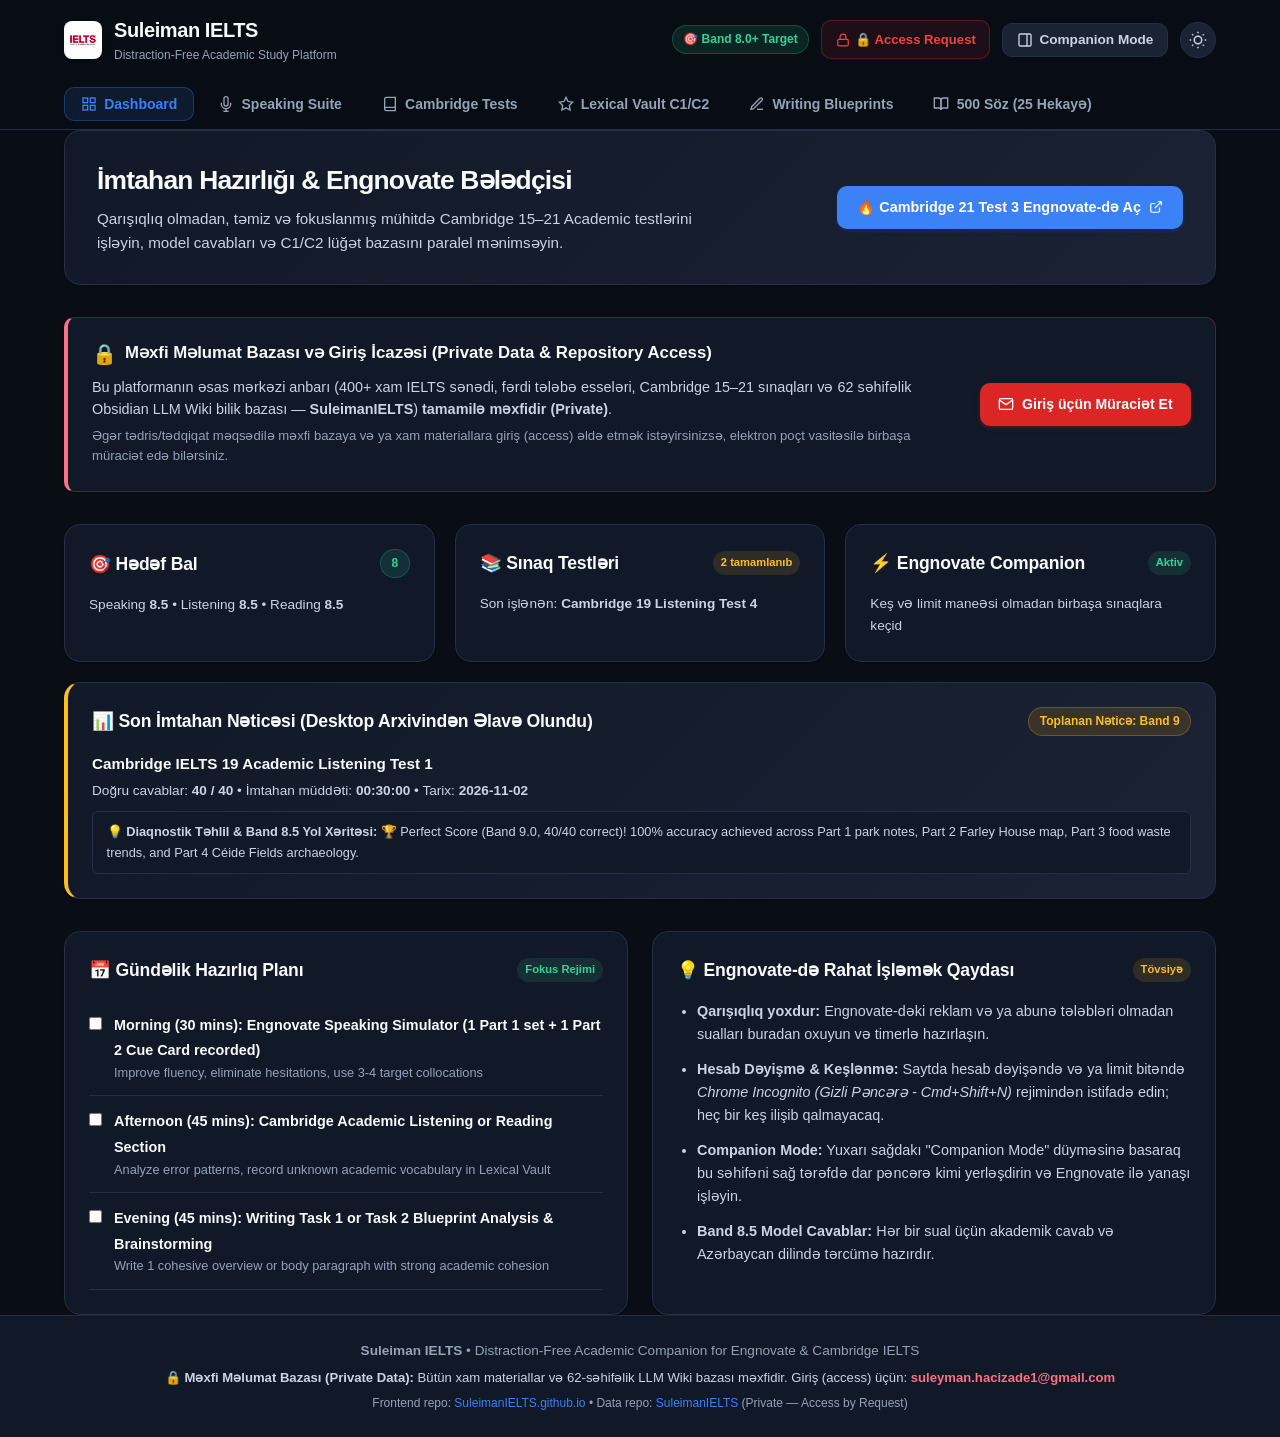
==== commit 1b647411: "feat(seo): implement senior architect SEO suite, sub-paths, JSON-LD, sitemap, robots, manifest" ====
--- a/index.html
+++ b/index.html
@@ -1,12 +1,299 @@
 <!DOCTYPE html>
-<html lang="az" data-theme="dark">
+<html lang="az" data-theme="dark" prefix="og: http://ogp.me/ns#">
 <head>
   <meta charset="UTF-8" />
   <meta name="viewport" content="width=device-width, initial-scale=1.0" />
-  <meta name="description" content="Suleiman IELTS — Minimalist, Distraction-Free IELTS Academic Preparation Platform & Engnovate Companion" />
-  <title>Suleiman IELTS — Academic Practice & Engnovate Companion</title>
+  
+  <!-- Primary SEO Meta Tags -->
+  <title>Suleiman IELTS — Academic Band 8.5+ Mastery &amp; Cambridge Practice Platform | Engnovate Companion</title>
+  <meta name="title" content="Suleiman IELTS — Academic Band 8.5+ Mastery &amp; Cambridge Practice Platform | Engnovate Companion" />
+  <meta name="description" content="Minimalist, distraction-free IELTS Academic preparation platform &amp; Engnovate companion. Master Cambridge 15–21 practice tests, in-browser Speaking Suite with audio recorder, C1/C2 Lexical Resource Vault, Band 8.5 Writing Blueprints, and 500 English Words in 25 Stories bilingual curriculum." />
+  <meta name="keywords" content="Suleiman IELTS, Süleyman IELTS, Suleiman Hajizadeh, Süleyman Hacızadə, IELTS Academic, Cambridge IELTS, Cambridge 15, Cambridge 16, Cambridge 17, Cambridge 18, Cambridge 19, Cambridge 20, Cambridge 21, IELTS Speaking Suite, IELTS Speaking Part 1, IELTS Speaking Part 2 Cue Card, IELTS Speaking Part 3, Speaking Simulator, IELTS Audio Recorder, Speaking Timer, IELTS Writing Task 1, IELTS Writing Task 2, Band 8.5 Writing Blueprints, Band 9 Model Essays, Cohesive Devices, IELTS C1 C2 Vocabulary, Collocations, Idiomatic Expressions, Academic Word List, 500 English Words in 25 Stories, 500 soz 25 hekaye, bilingual English Azerbaijani, Engnovate companion, Engnovate IELTS, distraction-free IELTS practice, IMBB Azerbaijan" />
+  <meta name="author" content="Suleiman Hajizadeh" />
+  <link rel="canonical" href="https://suleimanielts.github.io/" />
+
+  <!-- Crawling & Search Engine Directives -->
+  <meta name="robots" content="index, follow, max-snippet:-1, max-image-preview:large, max-video-preview:-1" />
+  <meta name="googlebot" content="index, follow, max-snippet:-1, max-image-preview:large, max-video-preview:-1" />
+  <meta name="bingbot" content="index, follow, max-snippet:-1, max-image-preview:large, max-video-preview:-1" />
+  <meta name="yandex" content="index, follow" />
+  <meta name="baiduspider" content="index, follow" />
+  <meta name="duckduckbot" content="index, follow" />
+
+  <!-- Alternate Language Tags -->
+  <link rel="alternate" hreflang="az" href="https://suleimanielts.github.io/" />
+  <link rel="alternate" hreflang="en" href="https://suleimanielts.github.io/" />
+  <link rel="alternate" hreflang="x-default" href="https://suleimanielts.github.io/" />
+
+  <!-- Geographic & Locale Metadata -->
+  <meta name="geo.region" content="AZ" />
+  <meta name="geo.placename" content="Baku" />
+  <meta name="geo.position" content="40.4093;49.8671" />
+  <meta name="ICBM" content="40.4093, 49.8671" />
+  <meta name="language" content="Azerbaijani, English" />
+
+  <!-- Open Graph / Facebook -->
+  <meta property="og:type" content="website" />
+  <meta property="og:site_name" content="Suleiman IELTS" />
+  <meta property="og:title" content="Suleiman IELTS — Academic Band 8.5+ Mastery &amp; Cambridge Practice Platform" />
+  <meta property="og:description" content="Minimalist, distraction-free IELTS Academic companion for Engnovate &amp; Cambridge 15–21. Speaking simulator with timer &amp; audio recorder, C1/C2 Lexical Vault, Writing Blueprints, and 500 Words in 25 Stories." />
+  <meta property="og:url" content="https://suleimanielts.github.io/" />
+  <meta property="og:image" content="https://suleimanielts.github.io/assets/ielts_logo_badge_square.png" />
+  <meta property="og:image:secure_url" content="https://suleimanielts.github.io/assets/ielts_logo_badge_square.png" />
+  <meta property="og:image:width" content="1000" />
+  <meta property="og:image:height" content="1000" />
+  <meta property="og:image:alt" content="Suleiman IELTS Emblem Badge" />
+  <meta property="og:locale" content="az_AZ" />
+  <meta property="og:locale:alternate" content="en_US" />
+
+  <!-- Twitter Card -->
+  <meta name="twitter:card" content="summary_large_image" />
+  <meta name="twitter:site" content="@SuleimanHajizadeh" />
+  <meta name="twitter:creator" content="@SuleimanHajizadeh" />
+  <meta name="twitter:title" content="Suleiman IELTS — Academic Band 8.5+ Mastery &amp; Cambridge Practice Platform" />
+  <meta name="twitter:description" content="In-browser Speaking simulator with audio recorder, Cambridge 15–21 practice directory, C1/C2 collocations, and 500 English Words in 25 Stories." />
+  <meta name="twitter:image" content="https://suleimanielts.github.io/assets/ielts_logo_badge_square.png" />
+
+  <!-- Icons & Web App Manifest -->
+  <link rel="icon" type="image/png" sizes="64x64" href="/favicon.png" />
+  <link rel="apple-touch-icon" sizes="180x180" href="/apple-touch-icon.png" />
+  <link rel="manifest" href="/manifest.json" />
+  <meta name="theme-color" content="#dc2626" />
+  <meta name="apple-mobile-web-app-capable" content="yes" />
+  <meta name="apple-mobile-web-app-status-bar-style" content="black-translucent" />
+  <meta name="apple-mobile-web-app-title" content="SuleimanIELTS" />
+  <meta name="application-name" content="Suleiman IELTS" />
+
+  <!-- Stylesheet -->
   <link rel="stylesheet" href="css/style.css" />
-  <link rel="icon" type="image/png" href="assets/ielts_logo_avatar_square.png" />
+
+  <!-- Structured Data (Schema.org JSON-LD Graph for Enterprise SEO) -->
+  <script type="application/ld+json">
+  {
+    "@context": "https://schema.org",
+    "@graph": [
+      {
+        "@type": "EducationalOrganization",
+        "@id": "https://suleimanielts.github.io/#organization",
+        "name": "Suleiman IELTS",
+        "alternateName": [
+          "SuleimanIELTS",
+          "Süleyman IELTS",
+          "Suleiman IELTS Platform",
+          "Suleiman Academic IELTS"
+        ],
+        "url": "https://suleimanielts.github.io/",
+        "logo": "https://suleimanielts.github.io/assets/ielts_logo_avatar_square.png",
+        "image": "https://suleimanielts.github.io/assets/ielts_logo_badge_square.png",
+        "description": "Minimalist, distraction-free IELTS Academic preparation platform and Engnovate study companion featuring Cambridge 15–21 practice, Speaking Suite with audio recorder, C1/C2 Lexical Vault, Writing Blueprints, and 500 English Words in 25 Stories.",
+        "founder": {
+          "@type": "Person",
+          "@id": "https://suleimanielts.github.io/#founder",
+          "name": "Suleiman Hajizadeh",
+          "alternateName": ["Süleyman Hacızadə", "Suleiman Hacizade"],
+          "jobTitle": "Academic Lead & Computational Researcher",
+          "email": "suleyman.hacizade1@gmail.com",
+          "url": "https://github.com/SuleimanHajizadeh",
+          "sameAs": [
+            "https://github.com/SuleimanHajizadeh",
+            "https://github.com/SuleimanIELTS"
+          ]
+        },
+        "sameAs": [
+          "https://github.com/SuleimanIELTS",
+          "https://github.com/SuleimanIELTS/suleimanielts.github.io",
+          "https://github.com/SuleimanIELTS/SuleimanIELTS"
+        ],
+        "contactPoint": {
+          "@type": "ContactPoint",
+          "email": "suleyman.hacizade1@gmail.com",
+          "contactType": "Academic inquiry and private data access request",
+          "availableLanguage": ["Azerbaijani", "English"]
+        }
+      },
+      {
+        "@type": "WebSite",
+        "@id": "https://suleimanielts.github.io/#website",
+        "url": "https://suleimanielts.github.io/",
+        "name": "Suleiman IELTS",
+        "description": "Distraction-Free IELTS Academic Preparation Platform & Engnovate Companion",
+        "publisher": {
+          "@id": "https://suleimanielts.github.io/#organization"
+        },
+        "potentialAction": {
+          "@type": "SearchAction",
+          "target": "https://suleimanielts.github.io/?q={search_term_string}",
+          "query-input": "required name=search_term_string"
+        }
+      },
+      {
+        "@type": "Course",
+        "@id": "https://suleimanielts.github.io/#course",
+        "name": "Cambridge IELTS Academic Band 8.5+ Mastery & Preparation Program",
+        "description": "Comprehensive academic IELTS curriculum covering Cambridge 15 through 21 test series, Speaking simulation with timers, Task 1/2 Writing blueprints, C1/C2 lexical resource collocations, and bilingual vocabulary stories.",
+        "provider": {
+          "@id": "https://suleimanielts.github.io/#organization"
+        },
+        "educationalLevel": "Advanced (Band 7.5 to 9.0)",
+        "isAccessibleForFree": true,
+        "inLanguage": ["en", "az"]
+      },
+      {
+        "@type": "WebApplication",
+        "@id": "https://suleimanielts.github.io/#speaking-suite",
+        "name": "Suleiman IELTS Speaking Suite & Recorder Simulator",
+        "applicationCategory": "EducationalApplication",
+        "operatingSystem": "All modern web browsers",
+        "browserRequirements": "HTML5, Web Audio API, MediaRecorder API",
+        "url": "https://suleimanielts.github.io/speaking/",
+        "description": "Interactive in-browser IELTS Speaking exam simulator with 1-minute Part 2 preparation timer, 2-minute speech timer, and client-side audio recording preview.",
+        "offers": {
+          "@type": "Offer",
+          "price": "0",
+          "priceCurrency": "USD"
+        }
+      },
+      {
+        "@type": "LearningResource",
+        "@id": "https://suleimanielts.github.io/#stories-500",
+        "name": "500 English Words in 25 Stories (Bilingual Reader)",
+        "description": "A 25-part interactive bilingual story curriculum designed to teach 500 essential academic and contextual English words with parallel Azerbaijani translation and self-testing mode.",
+        "learningResourceType": "Reading material & glossary",
+        "educationalLevel": "Intermediate to Advanced",
+        "inLanguage": ["en", "az"]
+      },
+      {
+        "@type": "ItemList",
+        "@id": "https://suleimanielts.github.io/#cambridge-directory",
+        "name": "Cambridge IELTS Academic Practice Tests 15–21 Collection",
+        "description": "Directory of official Cambridge IELTS Academic practice tests with direct links to interactive Engnovate modules.",
+        "numberOfItems": 8,
+        "itemListElement": [
+          {
+            "@type": "ListItem",
+            "position": 1,
+            "name": "Cambridge IELTS 21 Academic Speaking Test 3",
+            "url": "https://engnovate.com/ielts-speaking-tests/cambridge-ielts-21-academic-speaking-test-3/"
+          },
+          {
+            "@type": "ListItem",
+            "position": 2,
+            "name": "Cambridge IELTS 19 Academic Listening Test 4",
+            "url": "https://engnovate.com/ielts-listening-tests/cambridge-ielts-19-academic-listening-test-4/"
+          },
+          {
+            "@type": "ListItem",
+            "position": 3,
+            "name": "Cambridge IELTS 21 Academic Speaking Test 4",
+            "url": "https://engnovate.com/ielts-speaking-tests/cambridge-ielts-21-academic-speaking-test-4/"
+          },
+          {
+            "@type": "ListItem",
+            "position": 4,
+            "name": "Cambridge IELTS 21 Academic Listening Test 1",
+            "url": "https://engnovate.com/ielts-listening-tests/cambridge-ielts-21-academic-listening-test-1/"
+          },
+          {
+            "@type": "ListItem",
+            "position": 5,
+            "name": "Cambridge IELTS 21 Academic Reading Test 1",
+            "url": "https://engnovate.com/ielts-reading-tests/cambridge-ielts-21-academic-reading-test-1/"
+          },
+          {
+            "@type": "ListItem",
+            "position": 6,
+            "name": "Cambridge IELTS 21 Academic Writing Test 1",
+            "url": "https://engnovate.com/ielts-writing-tests/cambridge-ielts-21-academic-writing-test-1/"
+          },
+          {
+            "@type": "ListItem",
+            "position": 7,
+            "name": "Cambridge IELTS 20 Academic Speaking Test 3",
+            "url": "https://engnovate.com/ielts-speaking-tests/cambridge-ielts-20-academic-speaking-test-3/"
+          },
+          {
+            "@type": "ListItem",
+            "position": 8,
+            "name": "Cambridge IELTS 19 Academic Speaking Test 3",
+            "url": "https://engnovate.com/ielts-speaking-tests/cambridge-ielts-19-academic-speaking-test-3/"
+          }
+        ]
+      },
+      {
+        "@type": "BreadcrumbList",
+        "@id": "https://suleimanielts.github.io/#breadcrumbs",
+        "itemListElement": [
+          {
+            "@type": "ListItem",
+            "position": 1,
+            "name": "Ana Səhifə (Dashboard)",
+            "item": "https://suleimanielts.github.io/#view-dashboard"
+          },
+          {
+            "@type": "ListItem",
+            "position": 2,
+            "name": "Speaking Suite",
+            "item": "https://suleimanielts.github.io/#view-speaking"
+          },
+          {
+            "@type": "ListItem",
+            "position": 3,
+            "name": "Cambridge Tests",
+            "item": "https://suleimanielts.github.io/#view-tests"
+          },
+          {
+            "@type": "ListItem",
+            "position": 4,
+            "name": "Lexical Vault C1/C2",
+            "item": "https://suleimanielts.github.io/#view-vault"
+          },
+          {
+            "@type": "ListItem",
+            "position": 5,
+            "name": "Writing Blueprints",
+            "item": "https://suleimanielts.github.io/#view-writing"
+          },
+          {
+            "@type": "ListItem",
+            "position": 6,
+            "name": "500 Söz 25 Hekayədə",
+            "item": "https://suleimanielts.github.io/#view-stories"
+          }
+        ]
+      },
+      {
+        "@type": "FAQPage",
+        "@id": "https://suleimanielts.github.io/#faq",
+        "mainEntity": [
+          {
+            "@type": "Question",
+            "name": "Suleiman IELTS platformasının əsas məqsədi nədir?",
+            "acceptedAnswer": {
+              "@type": "Answer",
+              "text": "Suleiman IELTS — IELTS Academic namizədlərinin diqqəti yayınmadan, təmiz mühitdə Cambridge 15–21 rəsmi testlərini işləməsi, Speaking taymer və audio recorder ilə danışıq praktikasını aparması, C1/C2 lüğət və yazı şablonlarını mənimsəməsi üçün yaradılmış minimalist təhsil platforması və Engnovate bələdçisidir."
+            }
+          },
+          {
+            "@type": "Question",
+            "name": "Məxfi mərkəzi anbara (SuleimanIELTS core repository) necə giriş (access) almaq olar?",
+            "acceptedAnswer": {
+              "@type": "Answer",
+              "text": "Platformanın 400+ xam sənədi, fərdi esseləri və 62 səhifəlik Obsidian LLM Wiki bilik bazası tamamilə məxfidir (Private). Tədris və ya elmi əməkdaşlıq məqsədilə giriş əldə etmək üçün suleyman.hacizade1@gmail.com elektron poçt ünvanına rəsmi sorğu göndərə bilərsiniz."
+            }
+          },
+          {
+            "@type": "Question",
+            "name": "500 Söz 25 Hekayədə kurikulumu necə işləyir?",
+            "acceptedAnswer": {
+              "@type": "Answer",
+              "text": "Bu bölmədə 25 maraqlı bədii hekayə təqdim olunur. Hər hekayə 20 xüsusi hədəf akademik sözü ehtiva edir. Tələbə əvvəlcə ingiliscə mətni oxuyur, sonra paralel Azərbaycan dilində tərcümə və interaktiv 'Mənaları Gizlət' test rejimi ilə söz ehtiyatını yoxlayır."
+            }
+          }
+        ]
+      }
+    ]
+  }
+  </script>
 </head>
 <body>
 
@@ -364,6 +651,39 @@
 
   </main>
 
+  <!-- Crawlable Noscript Fallback for Search Engines & Non-JS Clients -->
+  <noscript>
+    <section class="app-container" style="background: var(--bg-surface); padding: 2.5rem; border-radius: 14px; margin-top: 2rem; border: 1px solid var(--border-medium);">
+      <h2 style="font-size: 1.5rem; color: var(--text-primary); margin-bottom: 0.5rem;">Suleiman IELTS — Bütün Akademik Resurslar və Test Kataloqu</h2>
+      <p style="color: var(--text-secondary); margin-bottom: 1.5rem;">Bu bölmə axtarış sistemlərinin (Google, Bing, Yandex) və JavaScript dəstəkləməyən brauzerlərin bütün platforma resurslarını tam indeksləməsi üçün nəzərdə tutulmuşdur.</p>
+
+      <div style="margin-bottom: 1.5rem;">
+        <h3 style="font-size: 1.2rem; color: #2563eb;">📚 Cambridge IELTS Academic Sınaq Testləri (15–21)</h3>
+        <ul style="padding-left: 1.25rem; line-height: 1.8;">
+          <li><strong>Cambridge IELTS 21 Academic Speaking Test 3</strong> (Speaking - Cambridge 21) &mdash; <a href='https://engnovate.com/ielts-speaking-tests/cambridge-ielts-21-academic-speaking-test-3/'>Engnovate Keçidi</a></li><li><strong>Cambridge IELTS 19 Academic Listening Test 4</strong> (Listening - Cambridge 19) &mdash; <a href='https://engnovate.com/ielts-listening-tests/cambridge-ielts-19-academic-listening-test-4/'>Engnovate Keçidi</a></li><li><strong>Cambridge IELTS 21 Academic Speaking Test 4</strong> (Speaking - Cambridge 21) &mdash; <a href='https://engnovate.com/ielts-speaking-tests/cambridge-ielts-21-academic-speaking-test-4/'>Engnovate Keçidi</a></li><li><strong>Cambridge IELTS 21 Academic Listening Test 1</strong> (Listening - Cambridge 21) &mdash; <a href='https://engnovate.com/ielts-listening-tests/cambridge-ielts-21-academic-listening-test-1/'>Engnovate Keçidi</a></li><li><strong>Cambridge IELTS 21 Academic Reading Test 1</strong> (Reading - Cambridge 21) &mdash; <a href='https://engnovate.com/ielts-reading-tests/cambridge-ielts-21-academic-reading-test-1/'>Engnovate Keçidi</a></li><li><strong>Cambridge IELTS 21 Academic Writing Test 1</strong> (Writing - Cambridge 21) &mdash; <a href='https://engnovate.com/ielts-writing-tests/cambridge-ielts-21-academic-writing-test-1/'>Engnovate Keçidi</a></li><li><strong>Cambridge IELTS 20 Academic Speaking Test 3</strong> (Speaking - Cambridge 20) &mdash; <a href='https://engnovate.com/ielts-speaking-tests/cambridge-ielts-20-academic-speaking-test-3/'>Engnovate Keçidi</a></li><li><strong>Cambridge IELTS 19 Academic Speaking Test 3</strong> (Speaking - Cambridge 19) &mdash; <a href='https://engnovate.com/ielts-speaking-tests/cambridge-ielts-19-academic-speaking-test-3/'>Engnovate Keçidi</a></li>
+        </ul>
+      </div>
+
+      <div style="margin-bottom: 1.5rem;">
+        <h3 style="font-size: 1.2rem; color: #10b981;">💎 C1/C2 Lexical Vault — Əsas Kollokasiyalar və İdiomlar</h3>
+        <p><strong>Money, Spending &amp; Personal Finance:</strong> Live within one&#x27;s means (Gəlirinə uyğun yaşamaq (borca girmədən)), Impulse buying (Plansız, anidən verilən qərarla alış-veriş), Financial safety net (Maliyyə təhlükəsizlik zəmanəti (ehtiyat yastığı)), Buyer&#x27;s remorse (Alışdan dərhal sonra yaranan peşmanlıq), Save for a rainy day (Gələcək və ya çətin gün üçün pul yığmaq (idiom)), Prudent financial management (Ağıllı və ehtiyatlı maliyyə idarəçiliyi) və s.</p><p><strong>Gardens, Parks &amp; Urban Environment:</strong> Tranquil green oasis (Sakit və dinc yaşıl vaha / istirahət məkanı), Hustle and bustle (Şəhər səs-küyü, tələskənliyi və basabası (idiom)), Sprawling acreage (Geniş əraziyə yayılan sahə), Exotic flora and fauna (Qeyri-adi/nadir bitki və heyvanat aləmi), Rejuvenate one&#x27;s mind (Zehni və əhvalı təravətləndirmək/gümrahlaşdırmaq), Leave a lasting impression (Dərin və unudulmaz təəssürat buraxmaq) və s.</p><p><strong>High-Band Discourse Markers &amp; Analytical Connectors:</strong> Without a shadow of a doubt (Zərrə qədər şübhə olmadan / birmənalı olaraq), It is widely acknowledged that... (Geniş şəkildə qəbul edilmişdir ki...), In stark contrast to... (...-nın tam əksinə olaraq), To strike a balance between X and Y (X ilə Y arasında tarazlıq yaratmaq) və s.</p>
+      </div>
+
+      <div style="margin-bottom: 1.5rem;">
+        <h3 style="font-size: 1.2rem; color: #8b5cf6;">📖 500 İngilis Sözü 25 Hekayədə (Bilingual Reader)</h3>
+        <ol style="padding-left: 1.25rem; line-height: 1.8;">
+          <li><strong>Hekayə #1: The Hotel by the Sea (Dənizkənarı otel)</strong> &mdash; 20 hədəf söz</li><li><strong>Hekayə #2: The Lucky Dancer (Şanslı rəqqasə)</strong> &mdash; 20 hədəf söz</li><li><strong>Hekayə #3: The Court Case (Məhkəmə işi)</strong> &mdash; 20 hədəf söz</li><li><strong>Hekayə #4: The Forest Boundary (Meşənin sərhədi)</strong> &mdash; 20 hədəf söz</li><li><strong>Hekayə #5: The Market Experiment (Bazar təcrübəsi)</strong> &mdash; 20 hədəf söz</li><li><strong>Hekayə #6: The Castle Gate (Qalanın darvazası)</strong> &mdash; 20 hədəf söz</li><li><strong>Hekayə #7: The Ancient Games (Qədim oyunlar)</strong> &mdash; 20 hədəf söz</li><li><strong>Hekayə #8: The Young Photographer (Gənc fotoqraf)</strong> &mdash; 20 hədəf söz</li><li><strong>Hekayə #9: The Island (Ada)</strong> &mdash; 20 hədəf söz</li><li><strong>Hekayə #10: The New Teacher (Yeni müəllim)</strong> &mdash; 20 hədəf söz</li><li><strong>Hekayə #11: The Lost Wallet (İtmiş pul kisəsi)</strong> &mdash; 20 hədəf söz</li><li><strong>Hekayə #12: The Storm (Fırtına)</strong> &mdash; 20 hədəf söz</li><li><strong>Hekayə #13: The Job Interview (İş müsahibəsi)</strong> &mdash; 20 hədəf söz</li><li><strong>Hekayə #14: The Healthy Habit (Sağlam vərdiş)</strong> &mdash; 20 hədəf söz</li><li><strong>Hekayə #15: The Quarrel (Mübahisə)</strong> &mdash; 20 hədəf söz</li><li><strong>Hekayə #16: The Detective (Dedektiv)</strong> &mdash; 20 hədəf söz</li><li><strong>Hekayə #17: The Language Club (Dil klubu)</strong> &mdash; 20 hədəf söz</li><li><strong>Hekayə #18: The Village and the Factory (Kənd və fabrik)</strong> &mdash; 20 hədəf söz</li><li><strong>Hekayə #19: The Noisy Neighbor (Səs-küylü qonşu)</strong> &mdash; 20 hədəf söz</li><li><strong>Hekayə #20: The Doctor in the Mountains (Dağlarda həkim)</strong> &mdash; 20 hədəf söz</li><li><strong>Hekayə #21: The River Cleanup (Çayın təmizlənməsi)</strong> &mdash; 20 hədəf söz</li><li><strong>Hekayə #22: The Marathon (Marafon)</strong> &mdash; 20 hədəf söz</li><li><strong>Hekayə #23: The Reporter (Müxbir)</strong> &mdash; 20 hədəf söz</li><li><strong>Hekayə #24: The Old Captain (Qoca kapitan)</strong> &mdash; 20 hədəf söz</li><li><strong>Hekayə #25: The Tea Seller (Çay satıcısı)</strong> &mdash; 20 hədəf söz</li>
+        </ol>
+      </div>
+
+      <div>
+        <h3 style="font-size: 1.2rem; color: #ef4444;">🔒 Məxfi Mərkəzi Anbar Girişi (Private Access)</h3>
+        <p>Bütün xam sənədlər, fərdi esselər və 62 səhifəlik Obsidian LLM Wiki bilik bazasına giriş əldə etmək üçün elektron poçt ünvanına müraciət edin: <a href="mailto:suleyman.hacizade1@gmail.com?subject=Access%20Request%20-%20SuleimanIELTS%20Private%20Data">suleyman.hacizade1@gmail.com</a></p>
+      </div>
+    </section>
+  </noscript>
+
+
   <!-- Clean Footer -->
   <footer>
     <div class="app-container">
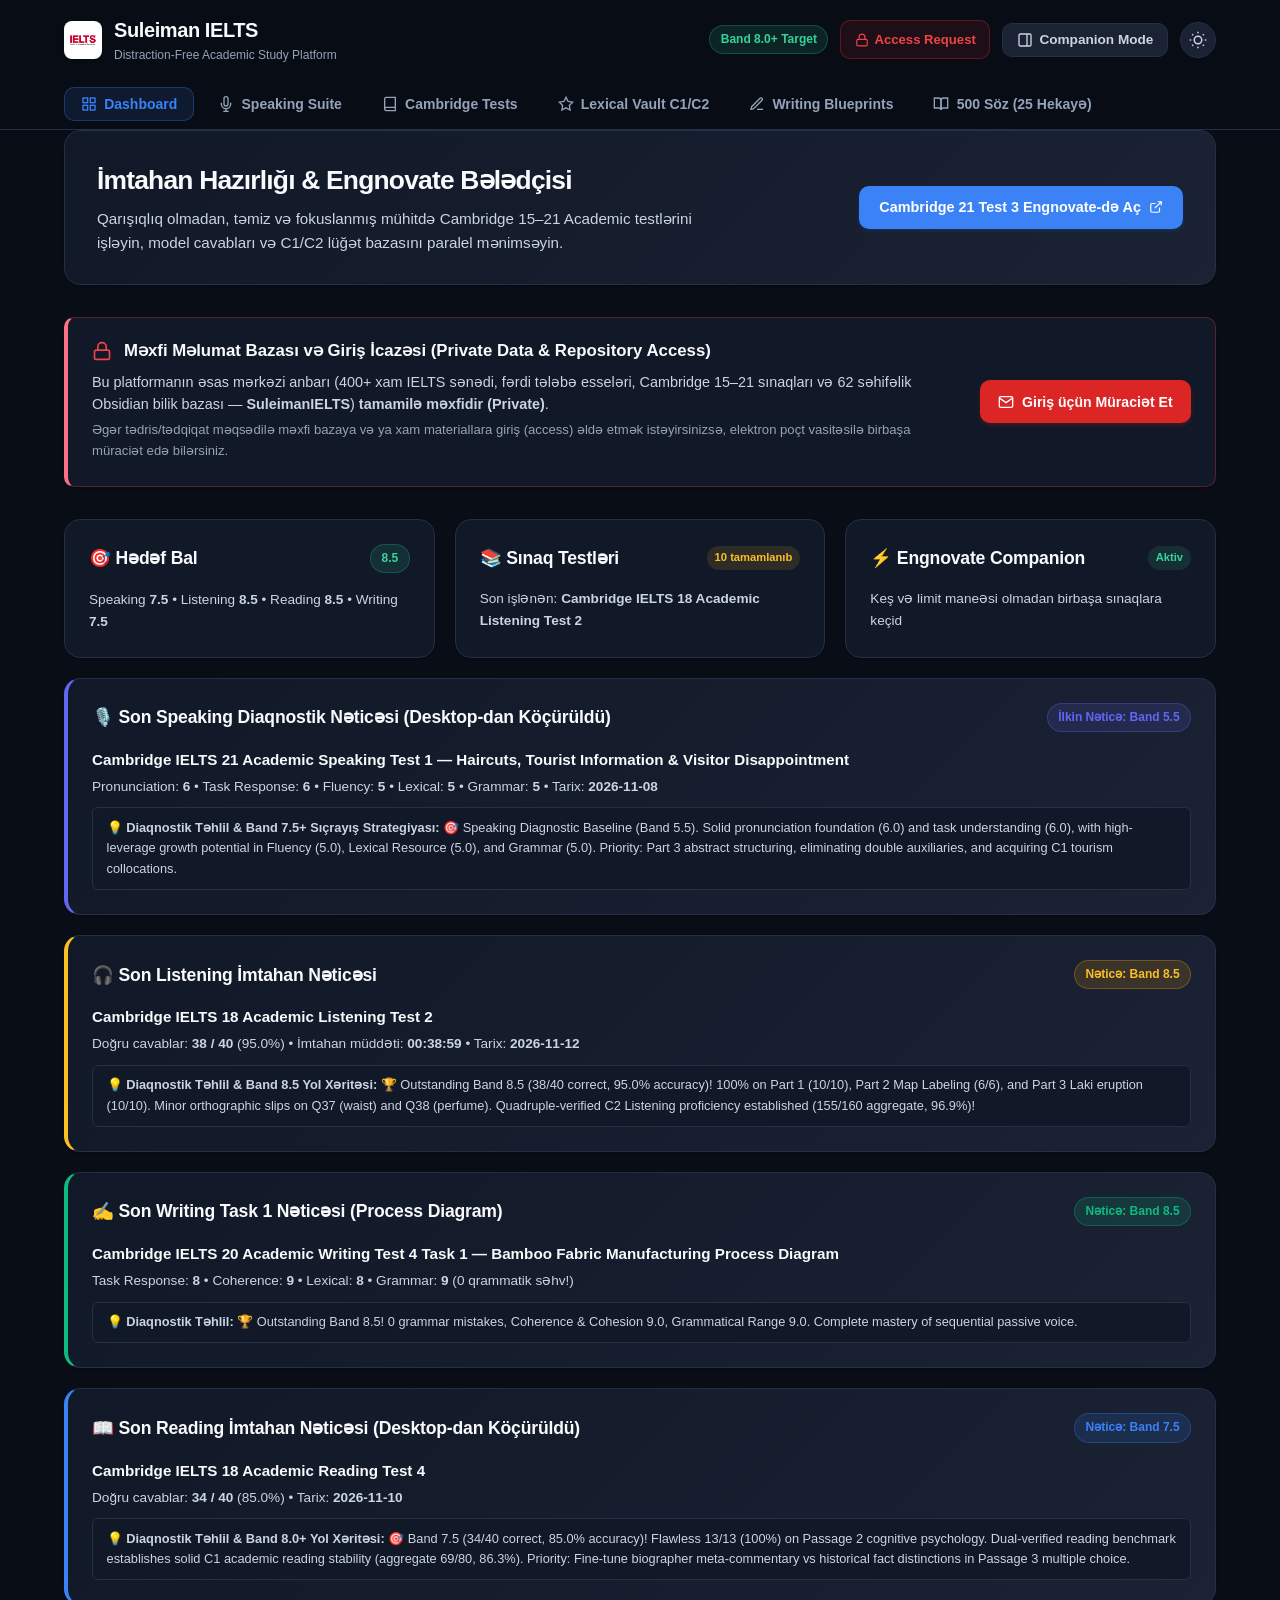
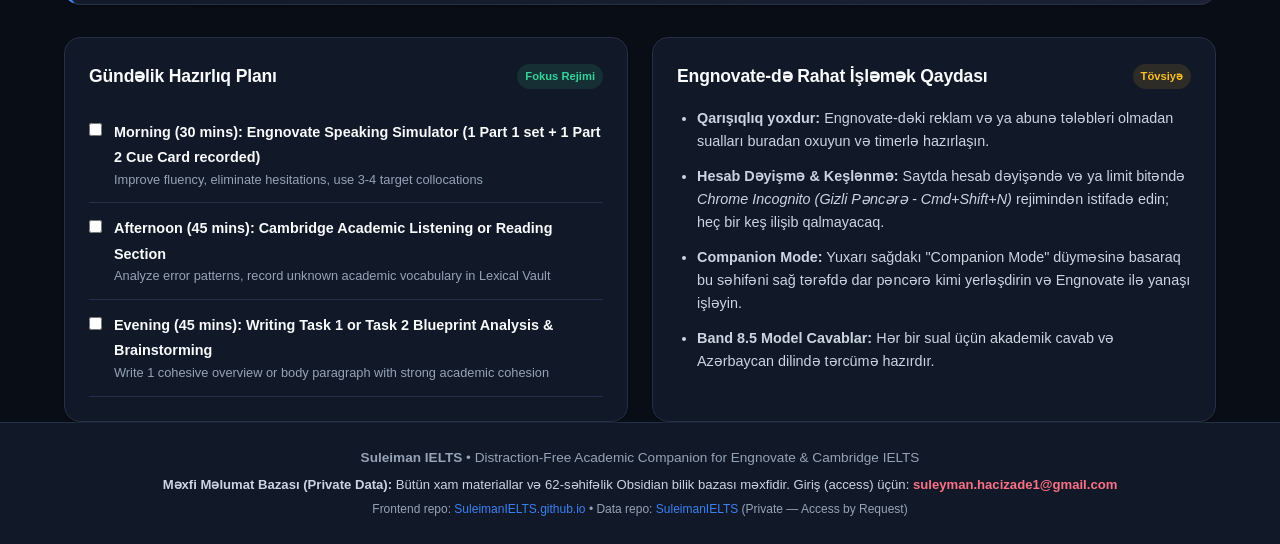
==== commit 7f790d75: "docs: clean emojis and AI buzzwords from README, web templates and SEO pages" ====
--- a/index.html
+++ b/index.html
@@ -167,7 +167,7 @@
         "@id": "https://suleimanielts.github.io/#cambridge-directory",
         "name": "Cambridge IELTS Academic Practice Tests 15–21 Collection",
         "description": "Directory of official Cambridge IELTS Academic practice tests with direct links to interactive Engnovate modules.",
-        "numberOfItems": 8,
+        "numberOfItems": 9,
         "itemListElement": [
           {
             "@type": "ListItem",
@@ -216,6 +216,12 @@
             "position": 8,
             "name": "Cambridge IELTS 19 Academic Speaking Test 3",
             "url": "https://engnovate.com/ielts-speaking-tests/cambridge-ielts-19-academic-speaking-test-3/"
+          },
+          {
+            "@type": "ListItem",
+            "position": 9,
+            "name": "Cambridge IELTS 19 Academic Reading Test 1",
+            "url": "https://engnovate.com/ielts-reading-tests/cambridge-ielts-19-academic-reading-test-1/"
           }
         ]
       },
@@ -278,7 +284,7 @@
             "name": "Məxfi mərkəzi anbara (SuleimanIELTS core repository) necə giriş (access) almaq olar?",
             "acceptedAnswer": {
               "@type": "Answer",
-              "text": "Platformanın 400+ xam sənədi, fərdi esseləri və 62 səhifəlik Obsidian LLM Wiki bilik bazası tamamilə məxfidir (Private). Tədris və ya elmi əməkdaşlıq məqsədilə giriş əldə etmək üçün suleyman.hacizade1@gmail.com elektron poçt ünvanına rəsmi sorğu göndərə bilərsiniz."
+              "text": "Platformanın 400+ xam sənədi, fərdi esseləri və 62 səhifəlik Obsidian bilik bazası tamamilə məxfidir (Private). Tədris və ya elmi əməkdaşlıq məqsədilə giriş əldə etmək üçün suleyman.hacizade1@gmail.com elektron poçt ünvanına rəsmi sorğu göndərə bilərsiniz."
             }
           },
           {
@@ -310,14 +316,14 @@
         </div>
 
         <div class="header-actions">
-          <span class="target-badge">🎯 Band 8.0+ Target</span>
+          <span class="target-badge">Band 8.0+ Target</span>
 
           <a href="mailto:suleyman.hacizade1@gmail.com?subject=Access%20Request%20-%20SuleimanIELTS%20Private%20Data" class="action-btn" title="Məxfi Baza Giriş Müraciəti (Private Data Access Request)" style="text-decoration: none; display: inline-flex; align-items: center; gap: 0.35rem; font-size: 0.82rem; font-weight: 600; background: rgba(220, 38, 38, 0.1); border: 1px solid rgba(220, 38, 38, 0.35); color: #ef4444;">
             <svg width="14" height="14" viewBox="0 0 24 24" fill="none" stroke="currentColor" stroke-width="2">
               <rect x="3" y="11" width="18" height="11" rx="2" ry="2"></rect>
               <path d="M7 11V7a5 5 0 0 1 10 0v4"></path>
             </svg>
-            <span>🔒 Access Request</span>
+            <span>Access Request</span>
           </a>
           
           <button id="sidecar-toggle-btn" class="action-btn" title="Toggle Engnovate Companion Sidecar Mode">
@@ -409,7 +415,7 @@
         </div>
         <div class="hero-cta">
           <a href="https://engnovate.com/ielts-speaking-tests/cambridge-ielts-21-academic-speaking-test-3/" target="_blank" rel="noopener noreferrer" class="btn-primary">
-            <span>🔥 Cambridge 21 Test 3 Engnovate-də Aç</span>
+            <span>Cambridge 21 Test 3 Engnovate-də Aç</span>
             <svg width="14" height="14" viewBox="0 0 24 24" fill="none" stroke="currentColor" stroke-width="2">
               <path d="M18 13v6a2 2 0 0 1-2 2H5a2 2 0 0 1-2-2V8a2 2 0 0 1 2-2h6"></path>
               <polyline points="15 3 21 3 21 9"></polyline>
@@ -423,11 +429,11 @@
       <div class="access-notice-box">
         <div class="access-notice-content">
           <div class="access-notice-header">
-            <span class="access-notice-icon" style="font-size: 1.25rem;">🔒</span>
+            <svg width="20" height="20" viewBox="0 0 24 24" fill="none" stroke="#ef4444" stroke-width="2" style="vertical-align: middle; margin-right: 4px;"><rect x="3" y="11" width="18" height="11" rx="2" ry="2"></rect><path d="M7 11V7a5 5 0 0 1 10 0v4"></path></svg>
             <h4>Məxfi Məlumat Bazası və Giriş İcazəsi (Private Data &amp; Repository Access)</h4>
           </div>
           <p>
-            Bu platformanın əsas mərkəzi anbarı (400+ xam IELTS sənədi, fərdi tələbə esseləri, Cambridge 15–21 sınaqları və 62 səhifəlik Obsidian LLM Wiki bilik bazası — <strong>SuleimanIELTS</strong>) <strong>tamamilə məxfidir (Private)</strong>.
+            Bu platformanın əsas mərkəzi anbarı (400+ xam IELTS sənədi, fərdi tələbə esseləri, Cambridge 15–21 sınaqları və 62 səhifəlik Obsidian bilik bazası — <strong>SuleimanIELTS</strong>) <strong>tamamilə məxfidir (Private)</strong>.
           </p>
           <p class="access-notice-sub">
             Əgər tədris/tədqiqat məqsədilə məxfi bazaya və ya xam materiallara giriş (access) əldə etmək istəyirsinizsə, elektron poçt vasitəsilə birbaşa müraciət edə bilərsiniz.
@@ -451,7 +457,7 @@
         <!-- Daily Routine Card -->
         <div class="card">
           <div class="card-header">
-            <span class="card-title">📅 Gündəlik Hazırlıq Planı</span>
+            <span class="card-title">Gündəlik Hazırlıq Planı</span>
             <span class="status-badge status-ready">Fokus Rejimi</span>
           </div>
           <div id="daily-routine-list">
@@ -462,7 +468,7 @@
         <!-- Strategy & Engnovate Tips Card -->
         <div class="card">
           <div class="card-header">
-            <span class="card-title">💡 Engnovate-də Rahat İşləmək Qaydası</span>
+            <span class="card-title">Engnovate-də Rahat İşləmək Qaydası</span>
             <span class="status-badge status-in-progress">Tövsiyə</span>
           </div>
           <ul style="padding-left: 1.25rem; font-size: 0.9rem; color: var(--text-secondary); display: flex; flex-direction: column; gap: 0.75rem;">
@@ -530,7 +536,7 @@
           </div>
 
           <div class="timer-box">
-            <span class="timer-label">🎙️ Danışıq Vaxtı (2 dəq)</span>
+            <span class="timer-label">Danışıq Vaxtı (2 dəq)</span>
             <span id="speech-timer-display" class="timer-display">02:00</span>
             <div class="timer-controls">
               <button id="btn-speech-start" class="timer-btn btn-active">Başla</button>
@@ -637,10 +643,10 @@
           <!-- Populated by JS -->
         </select>
         <button id="toggle-az-translation-btn" class="action-btn" style="padding: 0.5rem 1rem; border-radius: 8px; border: 1px solid var(--border-medium); background: var(--bg-surface); color: var(--text-primary); cursor: pointer; font-size: 0.85rem; font-weight: 600;">
-          🇦🇿 Azərbaycanca Tərcüməni Göstər / Gizlət
+          Azərbaycanca Tərcüməni Göstər / Gizlət
         </button>
         <button id="toggle-word-test-btn" class="action-btn" style="padding: 0.5rem 1rem; border-radius: 8px; border: 1px solid var(--border-medium); background: var(--bg-surface); color: var(--text-primary); cursor: pointer; font-size: 0.85rem; font-weight: 600;">
-          👁️ Mənaları Gizlət (Test Rejimi)
+          Mənaları Gizlət (Test Rejimi)
         </button>
       </div>
 
@@ -658,27 +664,27 @@
       <p style="color: var(--text-secondary); margin-bottom: 1.5rem;">Bu bölmə axtarış sistemlərinin (Google, Bing, Yandex) və JavaScript dəstəkləməyən brauzerlərin bütün platforma resurslarını tam indeksləməsi üçün nəzərdə tutulmuşdur.</p>
 
       <div style="margin-bottom: 1.5rem;">
-        <h3 style="font-size: 1.2rem; color: #2563eb;">📚 Cambridge IELTS Academic Sınaq Testləri (15–21)</h3>
+        <h3 style="font-size: 1.2rem; color: #2563eb;">Cambridge IELTS Academic Sınaq Testləri (15–21)</h3>
         <ul style="padding-left: 1.25rem; line-height: 1.8;">
-          <li><strong>Cambridge IELTS 21 Academic Speaking Test 3</strong> (Speaking - Cambridge 21) &mdash; <a href='https://engnovate.com/ielts-speaking-tests/cambridge-ielts-21-academic-speaking-test-3/'>Engnovate Keçidi</a></li><li><strong>Cambridge IELTS 19 Academic Listening Test 4</strong> (Listening - Cambridge 19) &mdash; <a href='https://engnovate.com/ielts-listening-tests/cambridge-ielts-19-academic-listening-test-4/'>Engnovate Keçidi</a></li><li><strong>Cambridge IELTS 21 Academic Speaking Test 4</strong> (Speaking - Cambridge 21) &mdash; <a href='https://engnovate.com/ielts-speaking-tests/cambridge-ielts-21-academic-speaking-test-4/'>Engnovate Keçidi</a></li><li><strong>Cambridge IELTS 21 Academic Listening Test 1</strong> (Listening - Cambridge 21) &mdash; <a href='https://engnovate.com/ielts-listening-tests/cambridge-ielts-21-academic-listening-test-1/'>Engnovate Keçidi</a></li><li><strong>Cambridge IELTS 21 Academic Reading Test 1</strong> (Reading - Cambridge 21) &mdash; <a href='https://engnovate.com/ielts-reading-tests/cambridge-ielts-21-academic-reading-test-1/'>Engnovate Keçidi</a></li><li><strong>Cambridge IELTS 21 Academic Writing Test 1</strong> (Writing - Cambridge 21) &mdash; <a href='https://engnovate.com/ielts-writing-tests/cambridge-ielts-21-academic-writing-test-1/'>Engnovate Keçidi</a></li><li><strong>Cambridge IELTS 20 Academic Speaking Test 3</strong> (Speaking - Cambridge 20) &mdash; <a href='https://engnovate.com/ielts-speaking-tests/cambridge-ielts-20-academic-speaking-test-3/'>Engnovate Keçidi</a></li><li><strong>Cambridge IELTS 19 Academic Speaking Test 3</strong> (Speaking - Cambridge 19) &mdash; <a href='https://engnovate.com/ielts-speaking-tests/cambridge-ielts-19-academic-speaking-test-3/'>Engnovate Keçidi</a></li>
+          <li><strong>Cambridge IELTS 21 Academic Speaking Test 3</strong> (Speaking - Cambridge 21) &mdash; <a href='https://engnovate.com/ielts-speaking-tests/cambridge-ielts-21-academic-speaking-test-3/'>Engnovate Keçidi</a></li><li><strong>Cambridge IELTS 19 Academic Listening Test 4</strong> (Listening - Cambridge 19) &mdash; <a href='https://engnovate.com/ielts-listening-tests/cambridge-ielts-19-academic-listening-test-4/'>Engnovate Keçidi</a></li><li><strong>Cambridge IELTS 21 Academic Speaking Test 4</strong> (Speaking - Cambridge 21) &mdash; <a href='https://engnovate.com/ielts-speaking-tests/cambridge-ielts-21-academic-speaking-test-4/'>Engnovate Keçidi</a></li><li><strong>Cambridge IELTS 21 Academic Listening Test 1</strong> (Listening - Cambridge 21) &mdash; <a href='https://engnovate.com/ielts-listening-tests/cambridge-ielts-21-academic-listening-test-1/'>Engnovate Keçidi</a></li><li><strong>Cambridge IELTS 21 Academic Reading Test 1</strong> (Reading - Cambridge 21) &mdash; <a href='https://engnovate.com/ielts-reading-tests/cambridge-ielts-21-academic-reading-test-1/'>Engnovate Keçidi</a></li><li><strong>Cambridge IELTS 21 Academic Writing Test 1</strong> (Writing - Cambridge 21) &mdash; <a href='https://engnovate.com/ielts-writing-tests/cambridge-ielts-21-academic-writing-test-1/'>Engnovate Keçidi</a></li><li><strong>Cambridge IELTS 20 Academic Speaking Test 3</strong> (Speaking - Cambridge 20) &mdash; <a href='https://engnovate.com/ielts-speaking-tests/cambridge-ielts-20-academic-speaking-test-3/'>Engnovate Keçidi</a></li><li><strong>Cambridge IELTS 19 Academic Speaking Test 3</strong> (Speaking - Cambridge 19) &mdash; <a href='https://engnovate.com/ielts-speaking-tests/cambridge-ielts-19-academic-speaking-test-3/'>Engnovate Keçidi</a></li><li><strong>Cambridge IELTS 19 Academic Reading Test 1</strong> (Reading - Cambridge 19) &mdash; <a href='https://engnovate.com/ielts-reading-tests/cambridge-ielts-19-academic-reading-test-1/'>Engnovate Keçidi</a></li>
         </ul>
       </div>
 
       <div style="margin-bottom: 1.5rem;">
-        <h3 style="font-size: 1.2rem; color: #10b981;">💎 C1/C2 Lexical Vault — Əsas Kollokasiyalar və İdiomlar</h3>
+        <h3 style="font-size: 1.2rem; color: #10b981;">C1/C2 Lexical Vault — Əsas Kollokasiyalar və İdiomlar</h3>
         <p><strong>Money, Spending &amp; Personal Finance:</strong> Live within one&#x27;s means (Gəlirinə uyğun yaşamaq (borca girmədən)), Impulse buying (Plansız, anidən verilən qərarla alış-veriş), Financial safety net (Maliyyə təhlükəsizlik zəmanəti (ehtiyat yastığı)), Buyer&#x27;s remorse (Alışdan dərhal sonra yaranan peşmanlıq), Save for a rainy day (Gələcək və ya çətin gün üçün pul yığmaq (idiom)), Prudent financial management (Ağıllı və ehtiyatlı maliyyə idarəçiliyi) və s.</p><p><strong>Gardens, Parks &amp; Urban Environment:</strong> Tranquil green oasis (Sakit və dinc yaşıl vaha / istirahət məkanı), Hustle and bustle (Şəhər səs-küyü, tələskənliyi və basabası (idiom)), Sprawling acreage (Geniş əraziyə yayılan sahə), Exotic flora and fauna (Qeyri-adi/nadir bitki və heyvanat aləmi), Rejuvenate one&#x27;s mind (Zehni və əhvalı təravətləndirmək/gümrahlaşdırmaq), Leave a lasting impression (Dərin və unudulmaz təəssürat buraxmaq) və s.</p><p><strong>High-Band Discourse Markers &amp; Analytical Connectors:</strong> Without a shadow of a doubt (Zərrə qədər şübhə olmadan / birmənalı olaraq), It is widely acknowledged that... (Geniş şəkildə qəbul edilmişdir ki...), In stark contrast to... (...-nın tam əksinə olaraq), To strike a balance between X and Y (X ilə Y arasında tarazlıq yaratmaq) və s.</p>
       </div>
 
       <div style="margin-bottom: 1.5rem;">
-        <h3 style="font-size: 1.2rem; color: #8b5cf6;">📖 500 İngilis Sözü 25 Hekayədə (Bilingual Reader)</h3>
+        <h3 style="font-size: 1.2rem; color: #8b5cf6;">500 İngilis Sözü 25 Hekayədə (Bilingual Reader)</h3>
         <ol style="padding-left: 1.25rem; line-height: 1.8;">
           <li><strong>Hekayə #1: The Hotel by the Sea (Dənizkənarı otel)</strong> &mdash; 20 hədəf söz</li><li><strong>Hekayə #2: The Lucky Dancer (Şanslı rəqqasə)</strong> &mdash; 20 hədəf söz</li><li><strong>Hekayə #3: The Court Case (Məhkəmə işi)</strong> &mdash; 20 hədəf söz</li><li><strong>Hekayə #4: The Forest Boundary (Meşənin sərhədi)</strong> &mdash; 20 hədəf söz</li><li><strong>Hekayə #5: The Market Experiment (Bazar təcrübəsi)</strong> &mdash; 20 hədəf söz</li><li><strong>Hekayə #6: The Castle Gate (Qalanın darvazası)</strong> &mdash; 20 hədəf söz</li><li><strong>Hekayə #7: The Ancient Games (Qədim oyunlar)</strong> &mdash; 20 hədəf söz</li><li><strong>Hekayə #8: The Young Photographer (Gənc fotoqraf)</strong> &mdash; 20 hədəf söz</li><li><strong>Hekayə #9: The Island (Ada)</strong> &mdash; 20 hədəf söz</li><li><strong>Hekayə #10: The New Teacher (Yeni müəllim)</strong> &mdash; 20 hədəf söz</li><li><strong>Hekayə #11: The Lost Wallet (İtmiş pul kisəsi)</strong> &mdash; 20 hədəf söz</li><li><strong>Hekayə #12: The Storm (Fırtına)</strong> &mdash; 20 hədəf söz</li><li><strong>Hekayə #13: The Job Interview (İş müsahibəsi)</strong> &mdash; 20 hədəf söz</li><li><strong>Hekayə #14: The Healthy Habit (Sağlam vərdiş)</strong> &mdash; 20 hədəf söz</li><li><strong>Hekayə #15: The Quarrel (Mübahisə)</strong> &mdash; 20 hədəf söz</li><li><strong>Hekayə #16: The Detective (Dedektiv)</strong> &mdash; 20 hədəf söz</li><li><strong>Hekayə #17: The Language Club (Dil klubu)</strong> &mdash; 20 hədəf söz</li><li><strong>Hekayə #18: The Village and the Factory (Kənd və fabrik)</strong> &mdash; 20 hədəf söz</li><li><strong>Hekayə #19: The Noisy Neighbor (Səs-küylü qonşu)</strong> &mdash; 20 hədəf söz</li><li><strong>Hekayə #20: The Doctor in the Mountains (Dağlarda həkim)</strong> &mdash; 20 hədəf söz</li><li><strong>Hekayə #21: The River Cleanup (Çayın təmizlənməsi)</strong> &mdash; 20 hədəf söz</li><li><strong>Hekayə #22: The Marathon (Marafon)</strong> &mdash; 20 hədəf söz</li><li><strong>Hekayə #23: The Reporter (Müxbir)</strong> &mdash; 20 hədəf söz</li><li><strong>Hekayə #24: The Old Captain (Qoca kapitan)</strong> &mdash; 20 hədəf söz</li><li><strong>Hekayə #25: The Tea Seller (Çay satıcısı)</strong> &mdash; 20 hədəf söz</li>
         </ol>
       </div>
 
       <div>
-        <h3 style="font-size: 1.2rem; color: #ef4444;">🔒 Məxfi Mərkəzi Anbar Girişi (Private Access)</h3>
-        <p>Bütün xam sənədlər, fərdi esselər və 62 səhifəlik Obsidian LLM Wiki bilik bazasına giriş əldə etmək üçün elektron poçt ünvanına müraciət edin: <a href="mailto:suleyman.hacizade1@gmail.com?subject=Access%20Request%20-%20SuleimanIELTS%20Private%20Data">suleyman.hacizade1@gmail.com</a></p>
+        <h3 style="font-size: 1.2rem; color: #ef4444;">Məxfi Mərkəzi Anbar Girişi (Private Access)</h3>
+        <p>Bütün xam sənədlər, fərdi esselər və 62 səhifəlik Obsidian bilik bazasına giriş əldə etmək üçün elektron poçt ünvanına müraciət edin: <a href="mailto:suleyman.hacizade1@gmail.com?subject=Access%20Request%20-%20SuleimanIELTS%20Private%20Data">suleyman.hacizade1@gmail.com</a></p>
       </div>
     </section>
   </noscript>
@@ -691,7 +697,7 @@
         <strong>Suleiman IELTS</strong> • Distraction-Free Academic Companion for Engnovate & Cambridge IELTS
       </p>
       <p style="font-size: 0.82rem; margin-bottom: 0.35rem; color: var(--text-secondary);">
-        🔒 <strong>Məxfi Məlumat Bazası (Private Data):</strong> Bütün xam materiallar və 62-səhifəlik LLM Wiki bazası məxfidir. Giriş (access) üçün: <a href="mailto:suleyman.hacizade1@gmail.com?subject=Access%20Request%20-%20SuleimanIELTS%20Private%20Data" style="color: var(--accent-rose); font-weight: 600;">suleyman.hacizade1@gmail.com</a>
+        <strong>Məxfi Məlumat Bazası (Private Data):</strong> Bütün xam materiallar və 62-səhifəlik Obsidian bilik bazası məxfidir. Giriş (access) üçün: <a href="mailto:suleyman.hacizade1@gmail.com?subject=Access%20Request%20-%20SuleimanIELTS%20Private%20Data" style="color: var(--accent-rose); font-weight: 600;">suleyman.hacizade1@gmail.com</a>
       </p>
       <p style="font-size: 0.75rem; color: var(--text-muted);">
         Frontend repo: <a href="https://github.com/SuleimanIELTS/SuleimanIELTS.github.io" target="_blank" rel="noopener noreferrer">SuleimanIELTS.github.io</a> • 
